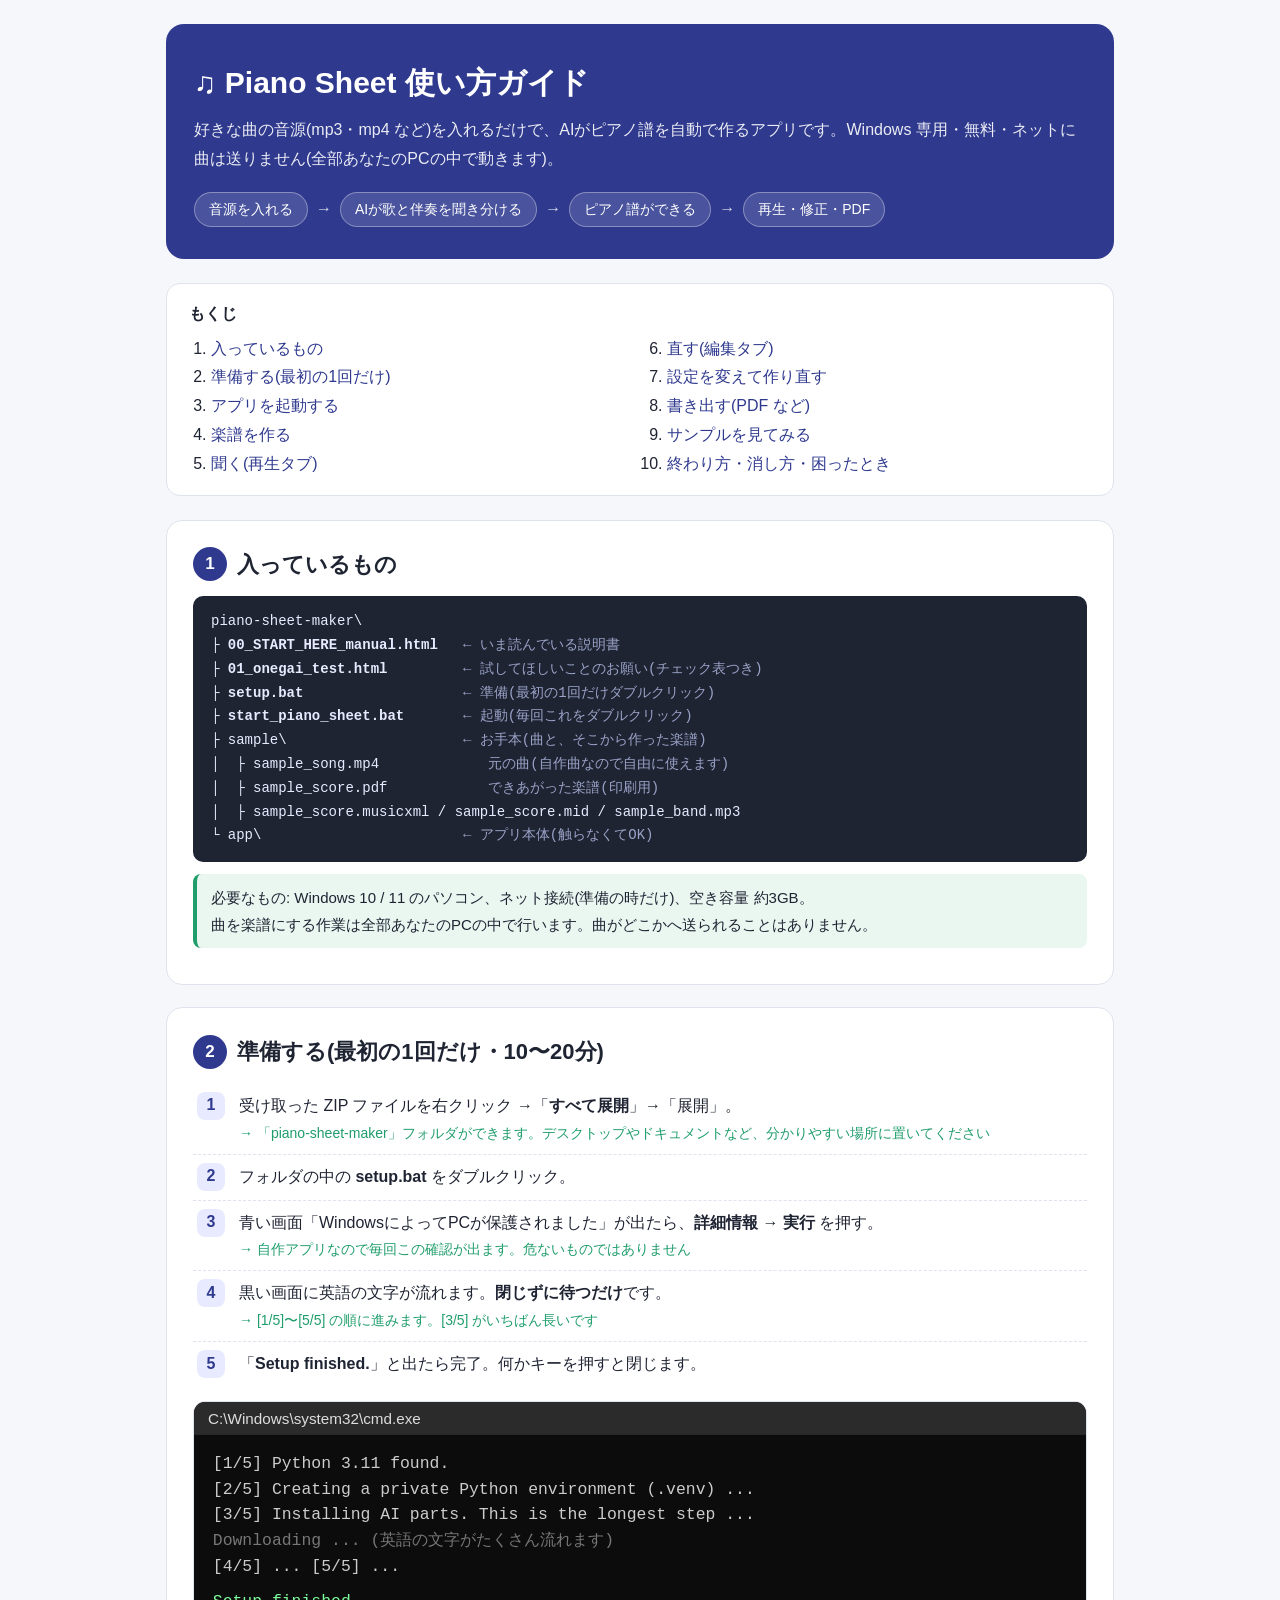
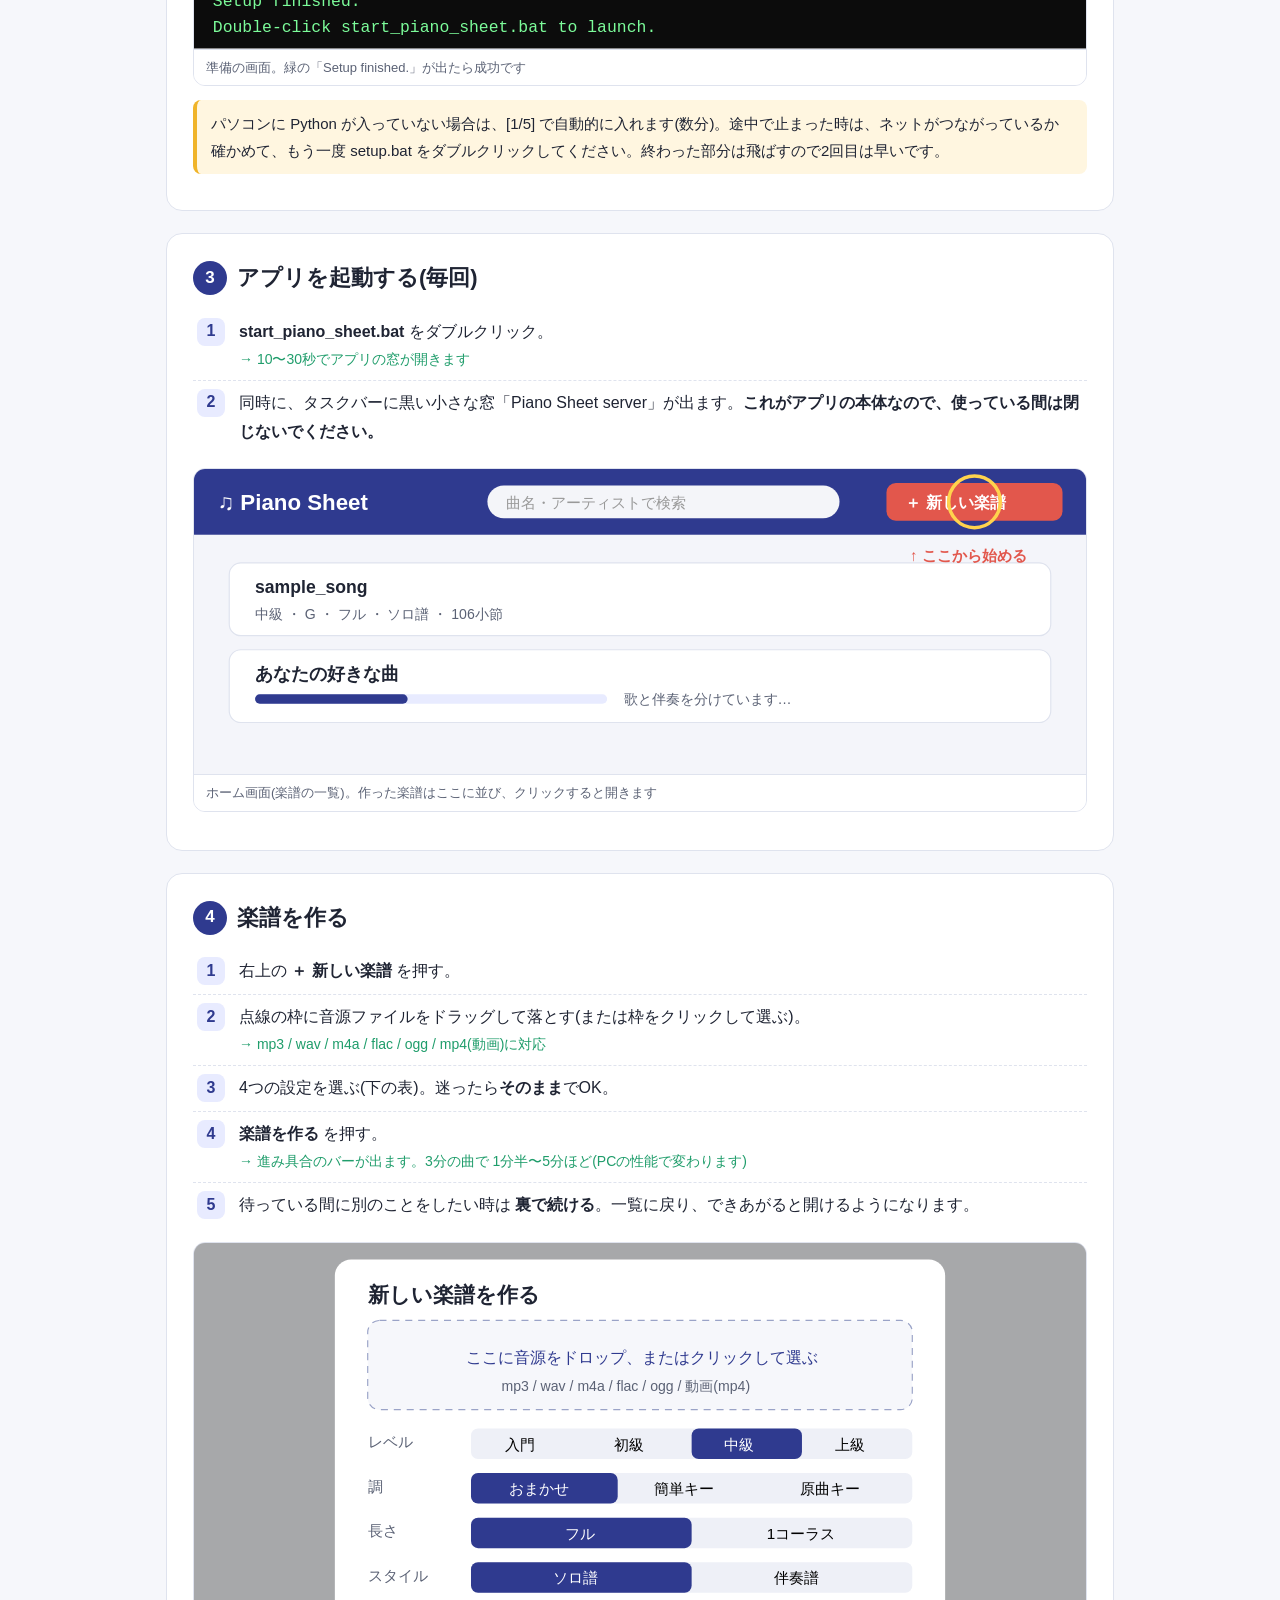
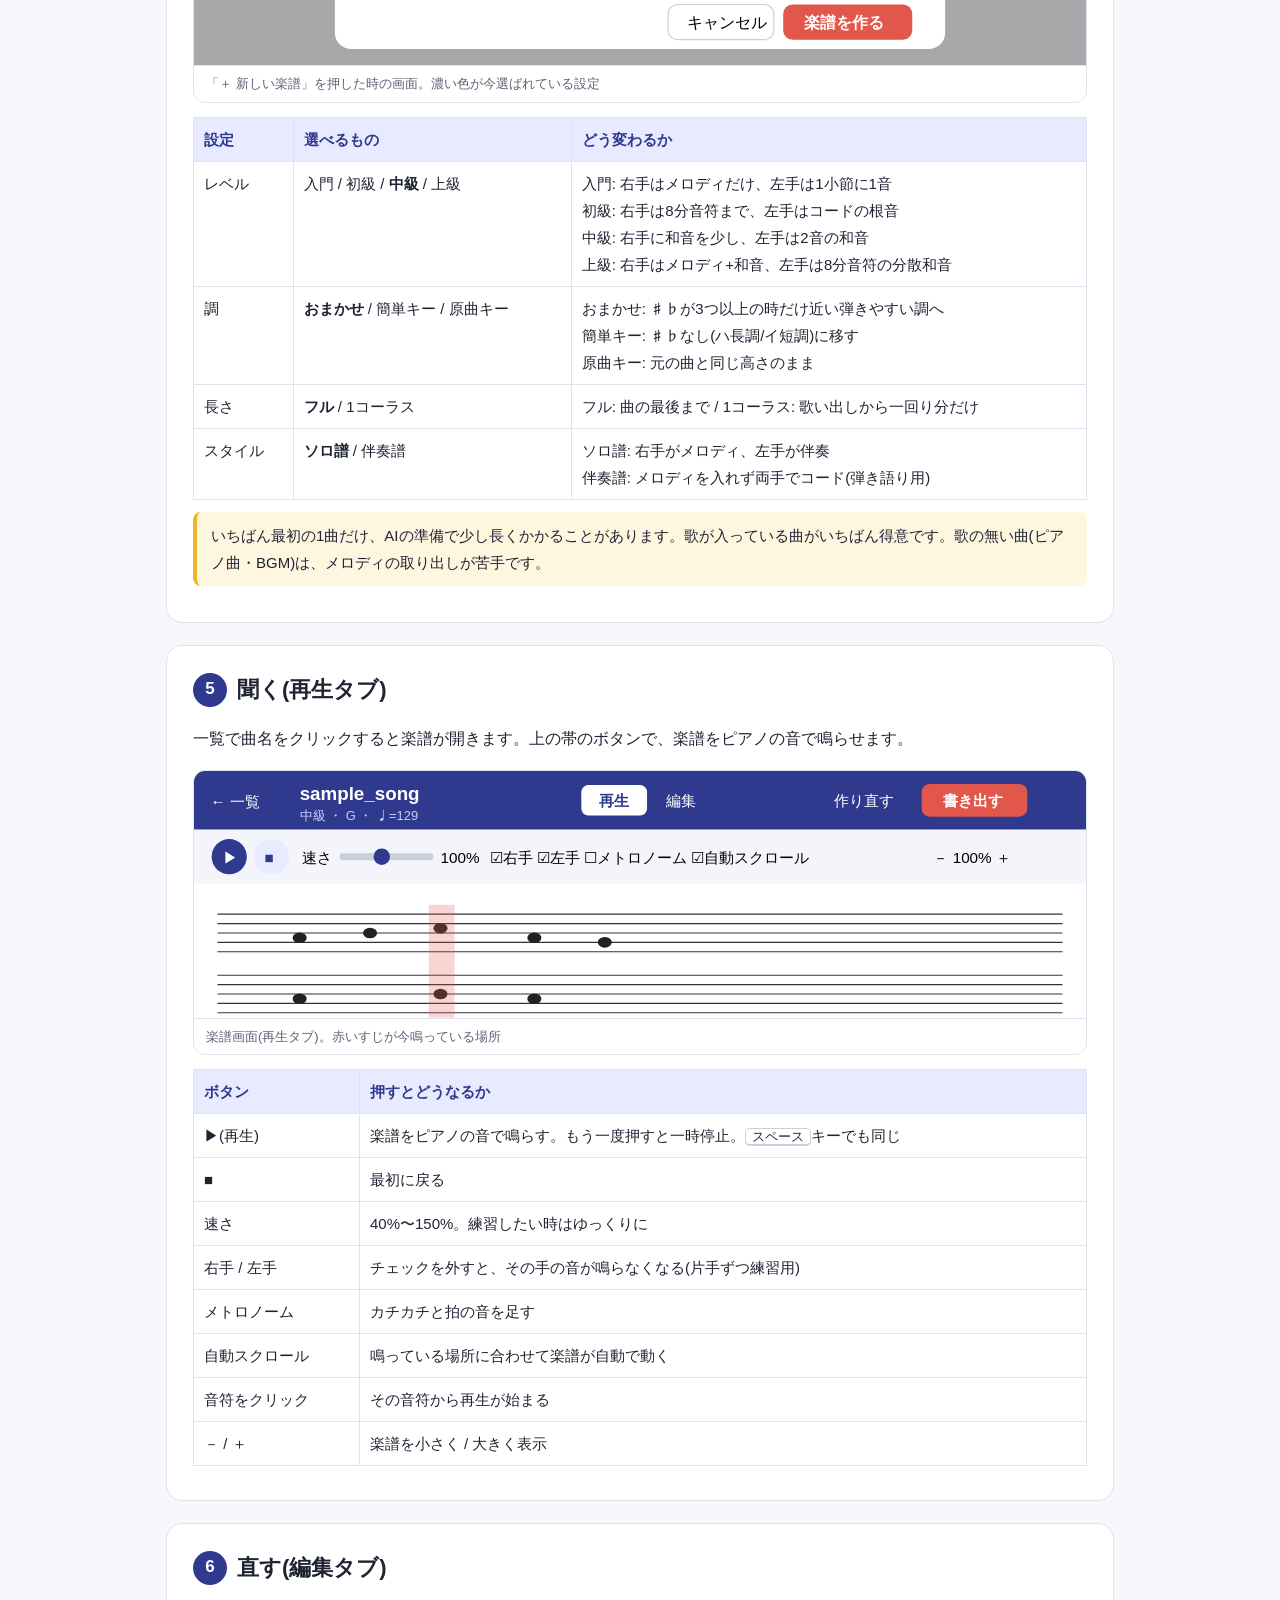
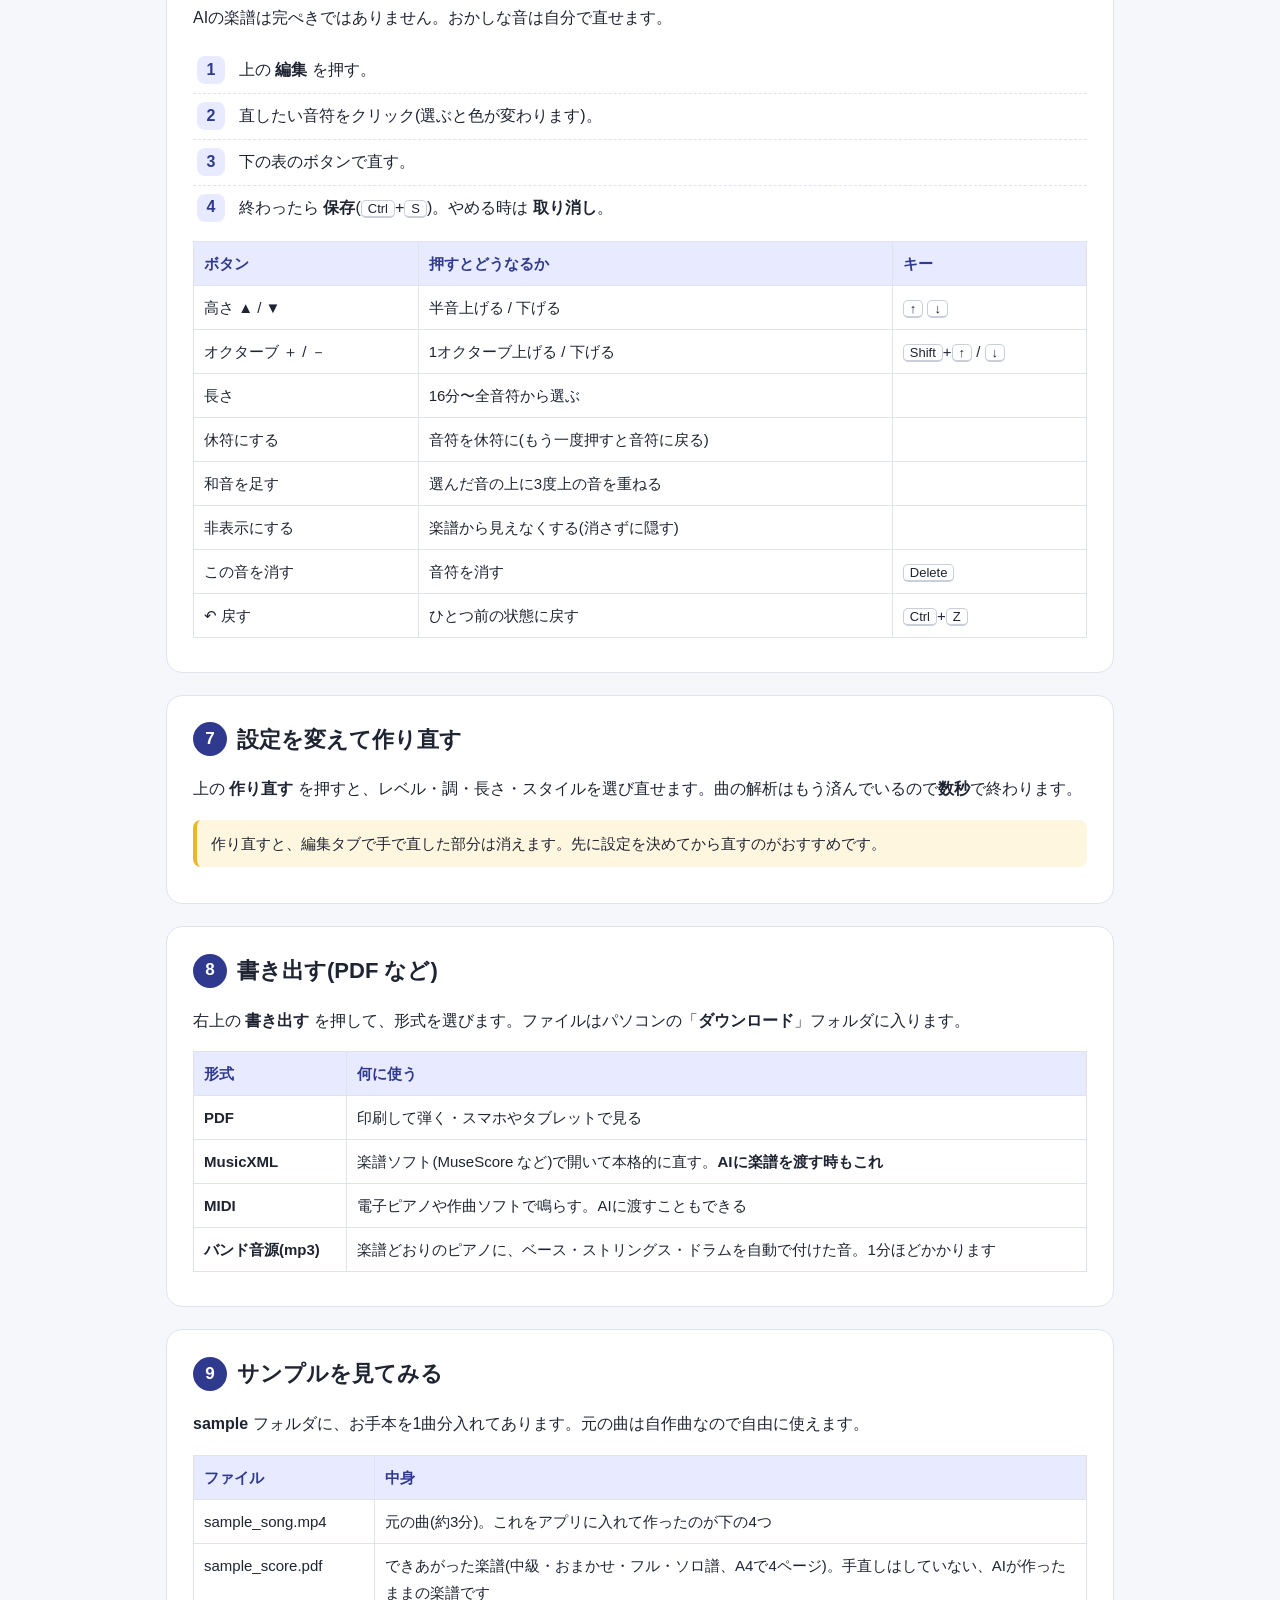
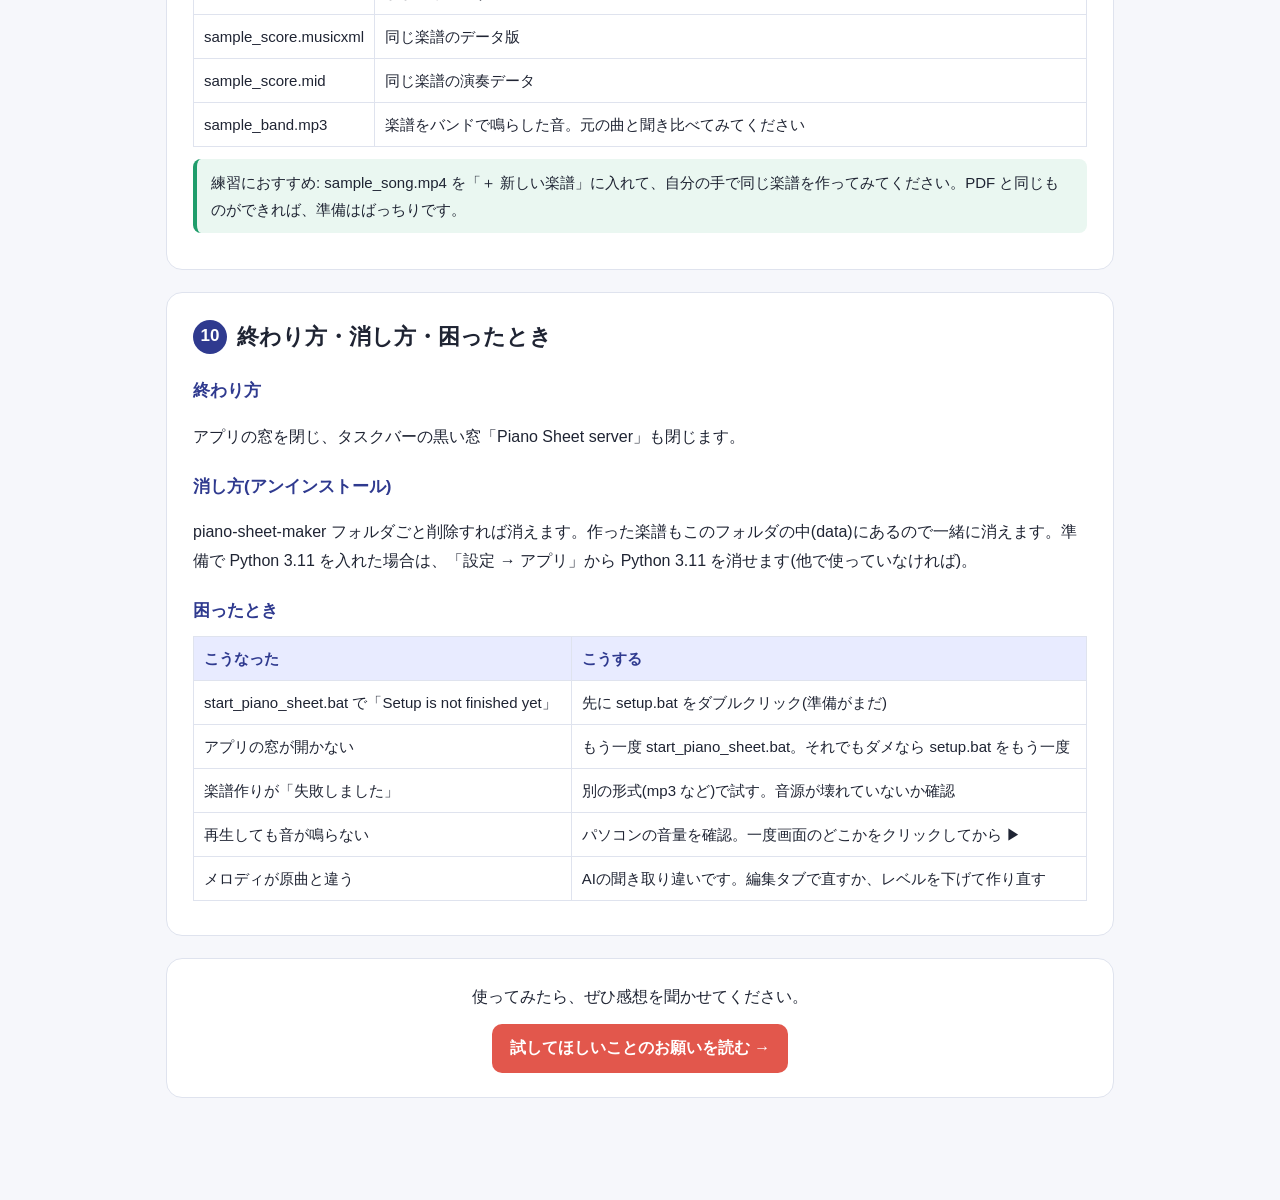
==== 00_START_HERE_manual.html @ 8d5ca70c "Piano Sheet 自作版: 配布用の初版(準備スクリプト・説明書・お試しのお願い・サンプル曲と楽譜) Co-Authored-By: Claude Opus 5.5 <noreply@anthr" ====
<!doctype html>
<html lang="ja">
<head>
<meta charset="utf-8">
<meta name="viewport" content="width=device-width, initial-scale=1">
<title>Piano Sheet 使い方ガイド</title>
<style>
:root{--ink:#1f2433;--sub:#5b6275;--line:#dfe3ee;--bg:#f6f7fb;--card:#fff;--brand:#2f3a8f;--brand2:#e8ebff;--accent:#e2574c;--ok:#1f9d6b;--warn:#fff6e0}
*{box-sizing:border-box}
body{margin:0;background:var(--bg);color:var(--ink);font-family:"Yu Gothic UI","Hiragino Sans","Meiryo",sans-serif;line-height:1.8;font-size:16px}
.wrap{max-width:980px;margin:0 auto;padding:24px 16px 80px}
header.hero{background:var(--brand);color:#fff;border-radius:18px;padding:32px 28px;margin-bottom:24px}
header.hero h1{margin:0 0 6px;font-size:30px}
header.hero p{margin:0;opacity:.9}
.flow{display:flex;gap:8px;flex-wrap:wrap;align-items:center;margin-top:18px}
.flow span{background:#fff2;border:1px solid #fff5;border-radius:999px;padding:4px 14px;font-size:14px}
.flow b{opacity:.8}
nav.toc{background:var(--card);border:1px solid var(--line);border-radius:14px;padding:16px 22px;margin-bottom:24px}
nav.toc ol{margin:6px 0 0;padding-left:22px;columns:2;column-gap:32px}
nav.toc a{color:var(--brand);text-decoration:none}
section.card{background:var(--card);border:1px solid var(--line);border-radius:16px;padding:24px 26px;margin-bottom:22px}
h2{margin:0 0 12px;font-size:22px;display:flex;align-items:center;gap:10px}
h2 .no{background:var(--brand);color:#fff;border-radius:50%;width:34px;height:34px;display:inline-flex;align-items:center;justify-content:center;font-size:17px;flex:none}
h3{font-size:17px;margin:20px 0 6px;color:var(--brand)}
.steps{counter-reset:s;list-style:none;padding:0;margin:10px 0}
.steps li{counter-increment:s;position:relative;padding:8px 0 8px 46px;border-bottom:1px dashed var(--line)}
.steps li:last-child{border-bottom:0}
.steps li::before{content:counter(s);position:absolute;left:4px;top:8px;width:28px;height:28px;border-radius:8px;background:var(--brand2);color:var(--brand);font-weight:700;display:flex;align-items:center;justify-content:center}
.res{display:block;color:var(--ok);font-size:14px}
.res::before{content:"→ "}
table{border-collapse:collapse;width:100%;margin:10px 0;font-size:15px}
th,td{border:1px solid var(--line);padding:8px 10px;text-align:left;vertical-align:top}
th{background:var(--brand2);color:var(--brand);white-space:nowrap}
.note{background:var(--warn);border-left:4px solid #f0b429;border-radius:8px;padding:10px 14px;margin:12px 0;font-size:15px}
.tip{background:#eaf7f1;border-left:4px solid var(--ok);border-radius:8px;padding:10px 14px;margin:12px 0;font-size:15px}
.mock{margin:14px 0;border:1px solid var(--line);border-radius:12px;overflow:hidden;background:#fafbff}
.mock svg{display:block;width:100%;height:auto}
.cap{font-size:13px;color:var(--sub);padding:6px 12px;border-top:1px solid var(--line);background:#fff}
kbd{background:#fff;border:1px solid #c9cedb;border-bottom-width:2px;border-radius:5px;padding:0 6px;font-size:13px;font-family:inherit}
code{background:#eef0f7;border-radius:5px;padding:1px 6px;font-size:14px}
.files{font-family:Consolas,monospace;font-size:14px;background:#1f2433;color:#e8ebff;border-radius:10px;padding:14px 18px;line-height:1.7;white-space:pre;overflow-x:auto}
.files i{color:#9aa3c7;font-style:normal}
.big-link{display:inline-block;background:var(--accent);color:#fff;text-decoration:none;border-radius:10px;padding:10px 18px;font-weight:700}
@media (max-width:640px){nav.toc ol{columns:1}header.hero h1{font-size:24px}}
</style>
</head>
<body>
<div class="wrap">

<header class="hero">
  <h1>&#9835; Piano Sheet 使い方ガイド</h1>
  <p>好きな曲の音源(mp3・mp4 など)を入れるだけで、AIがピアノ譜を自動で作るアプリです。Windows 専用・無料・ネットに曲は送りません(全部あなたのPCの中で動きます)。</p>
  <div class="flow"><span>音源を入れる</span><b>→</b><span>AIが歌と伴奏を聞き分ける</span><b>→</b><span>ピアノ譜ができる</span><b>→</b><span>再生・修正・PDF</span></div>
</header>

<nav class="toc"><b>もくじ</b>
<ol>
<li><a href="#s1">入っているもの</a></li>
<li><a href="#s2">準備する(最初の1回だけ)</a></li>
<li><a href="#s3">アプリを起動する</a></li>
<li><a href="#s4">楽譜を作る</a></li>
<li><a href="#s5">聞く(再生タブ)</a></li>
<li><a href="#s6">直す(編集タブ)</a></li>
<li><a href="#s7">設定を変えて作り直す</a></li>
<li><a href="#s8">書き出す(PDF など)</a></li>
<li><a href="#s9">サンプルを見てみる</a></li>
<li><a href="#s10">終わり方・消し方・困ったとき</a></li>
</ol></nav>
<section class="card" id="s1">
<h2><span class="no">1</span>入っているもの</h2>
<div class="files">piano-sheet-maker\
├ <b>00_START_HERE_manual.html</b>   <i>← いま読んでいる説明書</i>
├ <b>01_onegai_test.html</b>         <i>← 試してほしいことのお願い(チェック表つき)</i>
├ <b>setup.bat</b>                   <i>← 準備(最初の1回だけダブルクリック)</i>
├ <b>start_piano_sheet.bat</b>       <i>← 起動(毎回これをダブルクリック)</i>
├ sample\                     <i>← お手本(曲と、そこから作った楽譜)</i>
│  ├ sample_song.mp4          <i>   元の曲(自作曲なので自由に使えます)</i>
│  ├ sample_score.pdf         <i>   できあがった楽譜(印刷用)</i>
│  ├ sample_score.musicxml / sample_score.mid / sample_band.mp3
└ app\                        <i>← アプリ本体(触らなくてOK)</i></div>
<div class="tip">必要なもの: Windows 10 / 11 のパソコン、ネット接続(準備の時だけ)、空き容量 約3GB。<br>曲を楽譜にする作業は全部あなたのPCの中で行います。曲がどこかへ送られることはありません。</div>
</section>

<section class="card" id="s2">
<h2><span class="no">2</span>準備する(最初の1回だけ・10〜20分)</h2>
<ol class="steps">
<li>受け取った ZIP ファイルを右クリック →「<b>すべて展開</b>」→「展開」。<span class="res">「piano-sheet-maker」フォルダができます。デスクトップやドキュメントなど、分かりやすい場所に置いてください</span></li>
<li>フォルダの中の <b>setup.bat</b> をダブルクリック。</li>
<li>青い画面「WindowsによってPCが保護されました」が出たら、<b>詳細情報</b> → <b>実行</b> を押す。<span class="res">自作アプリなので毎回この確認が出ます。危ないものではありません</span></li>
<li>黒い画面に英語の文字が流れます。<b>閉じずに待つだけ</b>です。<span class="res">[1/5]〜[5/5] の順に進みます。[3/5] がいちばん長いです</span></li>
<li>「<b>Setup finished.</b>」と出たら完了。何かキーを押すと閉じます。</li>
</ol>
<div class="mock"><svg viewBox="0 0 760 210" xmlns="http://www.w3.org/2000/svg" font-family="Consolas,monospace" font-size="14">
<rect width="760" height="210" fill="#0c0c0c"/><rect width="760" height="28" fill="#2b2b2b"/>
<text x="12" y="19" fill="#ddd" font-family="Yu Gothic UI,sans-serif" font-size="13">C:\Windows\system32\cmd.exe</text>
<text x="16" y="56" fill="#ccc">[1/5] Python 3.11 found.</text>
<text x="16" y="78" fill="#ccc">[2/5] Creating a private Python environment (.venv) ...</text>
<text x="16" y="100" fill="#ccc">[3/5] Installing AI parts. This is the longest step ...</text>
<text x="16" y="122" fill="#777">  Downloading ... (英語の文字がたくさん流れます)</text>
<text x="16" y="144" fill="#ccc">[4/5] ...   [5/5] ...</text>
<text x="16" y="174" fill="#7CFC9A">Setup finished.</text>
<text x="16" y="196" fill="#7CFC9A">Double-click start_piano_sheet.bat to launch.</text>
</svg><div class="cap">準備の画面。緑の「Setup finished.」が出たら成功です</div></div>
<div class="note">パソコンに Python が入っていない場合は、[1/5] で自動的に入れます(数分)。途中で止まった時は、ネットがつながっているか確かめて、もう一度 setup.bat をダブルクリックしてください。終わった部分は飛ばすので2回目は早いです。</div>
</section>

<section class="card" id="s3">
<h2><span class="no">3</span>アプリを起動する(毎回)</h2>
<ol class="steps">
<li><b>start_piano_sheet.bat</b> をダブルクリック。<span class="res">10〜30秒でアプリの窓が開きます</span></li>
<li>同時に、タスクバーに黒い小さな窓「Piano Sheet server」が出ます。<b>これがアプリの本体なので、使っている間は閉じないでください。</b></li>
</ol>
<div class="mock"><svg viewBox="0 0 760 260" xmlns="http://www.w3.org/2000/svg" font-family="Yu Gothic UI,Meiryo,sans-serif">
<rect width="760" height="260" fill="#f4f5fa"/>
<rect width="760" height="56" fill="#2f3a8f"/>
<text x="20" y="35" fill="#fff" font-size="19" font-weight="700">&#9835; Piano Sheet</text>
<rect x="250" y="14" width="300" height="28" rx="14" fill="#fff" opacity=".95"/><text x="266" y="33" fill="#999" font-size="13">曲名・アーティストで検索</text>
<rect x="590" y="12" width="150" height="32" rx="8" fill="#e2574c"/><text x="606" y="33" fill="#fff" font-size="14" font-weight="700">＋ 新しい楽譜</text>
<rect x="30" y="80" width="700" height="62" rx="10" fill="#fff" stroke="#dfe3ee"/>
<text x="52" y="106" font-size="15" font-weight="700" fill="#1f2433">sample_song</text>
<text x="52" y="128" font-size="12" fill="#5b6275">中級 ・ G ・ フル ・ ソロ譜 ・ 106小節</text>
<rect x="30" y="154" width="700" height="62" rx="10" fill="#fff" stroke="#dfe3ee"/>
<text x="52" y="180" font-size="15" font-weight="700" fill="#1f2433">あなたの好きな曲</text>
<rect x="52" y="192" width="300" height="8" rx="4" fill="#e8ebff"/><rect x="52" y="192" width="130" height="8" rx="4" fill="#2f3a8f"/>
<text x="366" y="200" font-size="12" fill="#5b6275">歌と伴奏を分けています…</text>
<circle cx="665" cy="28" r="22" fill="none" stroke="#ffd34d" stroke-width="3"/><text x="610" y="78" font-size="13" fill="#e2574c" font-weight="700">↑ ここから始める</text>
</svg><div class="cap">ホーム画面(楽譜の一覧)。作った楽譜はここに並び、クリックすると開きます</div></div>
</section>

<section class="card" id="s4">
<h2><span class="no">4</span>楽譜を作る</h2>
<ol class="steps">
<li>右上の <b>＋ 新しい楽譜</b> を押す。</li>
<li>点線の枠に音源ファイルをドラッグして落とす(または枠をクリックして選ぶ)。<span class="res">mp3 / wav / m4a / flac / ogg / mp4(動画)に対応</span></li>
<li>4つの設定を選ぶ(下の表)。迷ったら<b>そのまま</b>でOK。</li>
<li><b>楽譜を作る</b> を押す。<span class="res">進み具合のバーが出ます。3分の曲で 1分半〜5分ほど(PCの性能で変わります)</span></li>
<li>待っている間に別のことをしたい時は <b>裏で続ける</b>。一覧に戻り、できあがると開けるようになります。</li>
</ol>
<div class="mock"><svg viewBox="0 0 760 360" xmlns="http://www.w3.org/2000/svg" font-family="Yu Gothic UI,Meiryo,sans-serif" font-size="14">
<rect width="760" height="360" fill="#00000055"/>
<rect x="120" y="14" width="520" height="332" rx="14" fill="#fff"/>
<text x="148" y="50" font-size="18" font-weight="700" fill="#1f2433">新しい楽譜を作る</text>
<rect x="148" y="66" width="464" height="76" rx="10" fill="#f6f7fb" stroke="#9aa3c7" stroke-dasharray="6 5"/>
<text x="232" y="102" fill="#2f3a8f">ここに音源をドロップ、またはクリックして選ぶ</text>
<text x="262" y="126" fill="#5b6275" font-size="12">mp3 / wav / m4a / flac / ogg / 動画(mp4)</text>
<g font-size="13"><text x="148" y="174" fill="#5b6275">レベル</text>
<rect x="236" y="158" width="376" height="26" rx="6" fill="#eef0f7"/><rect x="424" y="158" width="94" height="26" rx="6" fill="#2f3a8f"/>
<text x="265" y="176">入門</text><text x="358" y="176">初級</text><text x="452" y="176" fill="#fff">中級</text><text x="546" y="176">上級</text>
<text x="148" y="212" fill="#5b6275">調</text>
<rect x="236" y="196" width="376" height="26" rx="6" fill="#eef0f7"/><rect x="236" y="196" width="125" height="26" rx="6" fill="#2f3a8f"/>
<text x="268" y="214" fill="#fff">おまかせ</text><text x="392" y="214">簡単キー</text><text x="516" y="214">原曲キー</text>
<text x="148" y="250" fill="#5b6275">長さ</text>
<rect x="236" y="234" width="376" height="26" rx="6" fill="#eef0f7"/><rect x="236" y="234" width="188" height="26" rx="6" fill="#2f3a8f"/>
<text x="316" y="252" fill="#fff">フル</text><text x="488" y="252">1コーラス</text>
<text x="148" y="288" fill="#5b6275">スタイル</text>
<rect x="236" y="272" width="376" height="26" rx="6" fill="#eef0f7"/><rect x="236" y="272" width="188" height="26" rx="6" fill="#2f3a8f"/>
<text x="306" y="290" fill="#fff">ソロ譜</text><text x="494" y="290">伴奏譜</text></g>
<rect x="404" y="308" width="90" height="30" rx="8" fill="#fff" stroke="#c9cedb"/><text x="420" y="328">キャンセル</text>
<rect x="502" y="308" width="110" height="30" rx="8" fill="#e2574c"/><text x="520" y="328" fill="#fff" font-weight="700">楽譜を作る</text>
</svg><div class="cap">「＋ 新しい楽譜」を押した時の画面。濃い色が今選ばれている設定</div></div>
<table>
<tr><th>設定</th><th>選べるもの</th><th>どう変わるか</th></tr>
<tr><td>レベル</td><td>入門 / 初級 / <b>中級</b> / 上級</td><td>入門: 右手はメロディだけ、左手は1小節に1音<br>初級: 右手は8分音符まで、左手はコードの根音<br>中級: 右手に和音を少し、左手は2音の和音<br>上級: 右手はメロディ+和音、左手は8分音符の分散和音</td></tr>
<tr><td>調</td><td><b>おまかせ</b> / 簡単キー / 原曲キー</td><td>おまかせ: ♯♭が3つ以上の時だけ近い弾きやすい調へ<br>簡単キー: ♯♭なし(ハ長調/イ短調)に移す<br>原曲キー: 元の曲と同じ高さのまま</td></tr>
<tr><td>長さ</td><td><b>フル</b> / 1コーラス</td><td>フル: 曲の最後まで / 1コーラス: 歌い出しから一回り分だけ</td></tr>
<tr><td>スタイル</td><td><b>ソロ譜</b> / 伴奏譜</td><td>ソロ譜: 右手がメロディ、左手が伴奏<br>伴奏譜: メロディを入れず両手でコード(弾き語り用)</td></tr>
</table>
<div class="note">いちばん最初の1曲だけ、AIの準備で少し長くかかることがあります。歌が入っている曲がいちばん得意です。歌の無い曲(ピアノ曲・BGM)は、メロディの取り出しが苦手です。</div>
</section>

<section class="card" id="s5">
<h2><span class="no">5</span>聞く(再生タブ)</h2>
<p>一覧で曲名をクリックすると楽譜が開きます。上の帯のボタンで、楽譜をピアノの音で鳴らせます。</p>
<div class="mock"><svg viewBox="0 0 760 210" xmlns="http://www.w3.org/2000/svg" font-family="Yu Gothic UI,Meiryo,sans-serif" font-size="13">
<rect width="760" height="210" fill="#fff"/>
<rect width="760" height="50" fill="#2f3a8f"/>
<text x="14" y="31" fill="#fff">← 一覧</text><text x="90" y="25" fill="#fff" font-size="16" font-weight="700">sample_song</text><text x="90" y="42" fill="#c8cdf5" font-size="11">中級 ・ G ・ ♩=129</text>
<rect x="330" y="12" width="56" height="26" rx="6" fill="#fff"/><text x="345" y="30" fill="#2f3a8f" font-weight="700">再生</text><text x="402" y="30" fill="#fff">編集</text>
<text x="545" y="30" fill="#fff">作り直す</text><rect x="620" y="11" width="90" height="28" rx="7" fill="#e2574c"/><text x="638" y="30" fill="#fff" font-weight="700">書き出す</text>
<rect y="50" width="760" height="46" fill="#f4f5fa"/>
<circle cx="30" cy="73" r="15" fill="#2f3a8f"/><text x="25" y="78" fill="#fff">▶</text>
<circle cx="66" cy="73" r="15" fill="#e8ebff"/><text x="60" y="78" fill="#2f3a8f">■</text>
<text x="92" y="78">速さ</text><rect x="124" y="70" width="80" height="6" rx="3" fill="#c9cedb"/><circle cx="160" cy="73" r="7" fill="#2f3a8f"/><text x="210" y="78">100%</text>
<text x="252" y="78">☑右手 ☑左手 ☐メトロノーム ☑自動スクロール</text>
<text x="630" y="78">－ 100% ＋</text>
<g stroke="#333" stroke-width="1"><line x1="20" y1="122" x2="740" y2="122"/><line x1="20" y1="130" x2="740" y2="130"/><line x1="20" y1="138" x2="740" y2="138"/><line x1="20" y1="146" x2="740" y2="146"/><line x1="20" y1="154" x2="740" y2="154"/>
<line x1="20" y1="174" x2="740" y2="174"/><line x1="20" y1="182" x2="740" y2="182"/><line x1="20" y1="190" x2="740" y2="190"/><line x1="20" y1="198" x2="740" y2="198"/><line x1="20" y1="206" x2="740" y2="206"/></g>
<g fill="#222"><ellipse cx="90" cy="142" rx="6" ry="4.5"/><ellipse cx="150" cy="138" rx="6" ry="4.5"/><ellipse cx="210" cy="134" rx="6" ry="4.5"/><ellipse cx="290" cy="142" rx="6" ry="4.5"/><ellipse cx="350" cy="146" rx="6" ry="4.5"/><ellipse cx="90" cy="194" rx="6" ry="4.5"/><ellipse cx="210" cy="190" rx="6" ry="4.5"/><ellipse cx="290" cy="194" rx="6" ry="4.5"/></g>
<rect x="200" y="114" width="22" height="96" fill="#e2574c" opacity=".25"/>
</svg><div class="cap">楽譜画面(再生タブ)。赤いすじが今鳴っている場所</div></div>
<table>
<tr><th>ボタン</th><th>押すとどうなるか</th></tr>
<tr><td>▶(再生)</td><td>楽譜をピアノの音で鳴らす。もう一度押すと一時停止。<kbd>スペース</kbd>キーでも同じ</td></tr>
<tr><td>■</td><td>最初に戻る</td></tr>
<tr><td>速さ</td><td>40%〜150%。練習したい時はゆっくりに</td></tr>
<tr><td>右手 / 左手</td><td>チェックを外すと、その手の音が鳴らなくなる(片手ずつ練習用)</td></tr>
<tr><td>メトロノーム</td><td>カチカチと拍の音を足す</td></tr>
<tr><td>自動スクロール</td><td>鳴っている場所に合わせて楽譜が自動で動く</td></tr>
<tr><td>音符をクリック</td><td>その音符から再生が始まる</td></tr>
<tr><td>－ / ＋</td><td>楽譜を小さく / 大きく表示</td></tr>
</table>
</section>

<section class="card" id="s6">
<h2><span class="no">6</span>直す(編集タブ)</h2>
<p>AIの楽譜は完ぺきではありません。おかしな音は自分で直せます。</p>
<ol class="steps">
<li>上の <b>編集</b> を押す。</li>
<li>直したい音符をクリック(選ぶと色が変わります)。</li>
<li>下の表のボタンで直す。</li>
<li>終わったら <b>保存</b>(<kbd>Ctrl</kbd>+<kbd>S</kbd>)。やめる時は <b>取り消し</b>。</li>
</ol>
<table>
<tr><th>ボタン</th><th>押すとどうなるか</th><th>キー</th></tr>
<tr><td>高さ ▲ / ▼</td><td>半音上げる / 下げる</td><td><kbd>↑</kbd> <kbd>↓</kbd></td></tr>
<tr><td>オクターブ ＋ / －</td><td>1オクターブ上げる / 下げる</td><td><kbd>Shift</kbd>+<kbd>↑</kbd> / <kbd>↓</kbd></td></tr>
<tr><td>長さ</td><td>16分〜全音符から選ぶ</td><td></td></tr>
<tr><td>休符にする</td><td>音符を休符に(もう一度押すと音符に戻る)</td><td></td></tr>
<tr><td>和音を足す</td><td>選んだ音の上に3度上の音を重ねる</td><td></td></tr>
<tr><td>非表示にする</td><td>楽譜から見えなくする(消さずに隠す)</td><td></td></tr>
<tr><td>この音を消す</td><td>音符を消す</td><td><kbd>Delete</kbd></td></tr>
<tr><td>↶ 戻す</td><td>ひとつ前の状態に戻す</td><td><kbd>Ctrl</kbd>+<kbd>Z</kbd></td></tr>
</table>
</section>

<section class="card" id="s7">
<h2><span class="no">7</span>設定を変えて作り直す</h2>
<p>上の <b>作り直す</b> を押すと、レベル・調・長さ・スタイルを選び直せます。曲の解析はもう済んでいるので<b>数秒</b>で終わります。</p>
<div class="note">作り直すと、編集タブで手で直した部分は消えます。先に設定を決めてから直すのがおすすめです。</div>
</section>

<section class="card" id="s8">
<h2><span class="no">8</span>書き出す(PDF など)</h2>
<p>右上の <b>書き出す</b> を押して、形式を選びます。ファイルはパソコンの「<b>ダウンロード</b>」フォルダに入ります。</p>
<table>
<tr><th>形式</th><th>何に使う</th></tr>
<tr><td><b>PDF</b></td><td>印刷して弾く・スマホやタブレットで見る</td></tr>
<tr><td><b>MusicXML</b></td><td>楽譜ソフト(MuseScore など)で開いて本格的に直す。<b>AIに楽譜を渡す時もこれ</b></td></tr>
<tr><td><b>MIDI</b></td><td>電子ピアノや作曲ソフトで鳴らす。AIに渡すこともできる</td></tr>
<tr><td><b>バンド音源(mp3)</b></td><td>楽譜どおりのピアノに、ベース・ストリングス・ドラムを自動で付けた音。1分ほどかかります</td></tr>
</table>
</section>

<section class="card" id="s9">
<h2><span class="no">9</span>サンプルを見てみる</h2>
<p><b>sample</b> フォルダに、お手本を1曲分入れてあります。元の曲は自作曲なので自由に使えます。</p>
<table>
<tr><th>ファイル</th><th>中身</th></tr>
<tr><td>sample_song.mp4</td><td>元の曲(約3分)。これをアプリに入れて作ったのが下の4つ</td></tr>
<tr><td>sample_score.pdf</td><td>できあがった楽譜(中級・おまかせ・フル・ソロ譜、A4で4ページ)。手直しはしていない、AIが作ったままの楽譜です</td></tr>
<tr><td>sample_score.musicxml</td><td>同じ楽譜のデータ版</td></tr>
<tr><td>sample_score.mid</td><td>同じ楽譜の演奏データ</td></tr>
<tr><td>sample_band.mp3</td><td>楽譜をバンドで鳴らした音。元の曲と聞き比べてみてください</td></tr>
</table>
<div class="tip">練習におすすめ: sample_song.mp4 を「＋ 新しい楽譜」に入れて、自分の手で同じ楽譜を作ってみてください。PDF と同じものができれば、準備はばっちりです。</div>
</section>

<section class="card" id="s10">
<h2><span class="no">10</span>終わり方・消し方・困ったとき</h2>
<h3>終わり方</h3>
<p>アプリの窓を閉じ、タスクバーの黒い窓「Piano Sheet server」も閉じます。</p>
<h3>消し方(アンインストール)</h3>
<p>piano-sheet-maker フォルダごと削除すれば消えます。作った楽譜もこのフォルダの中(data)にあるので一緒に消えます。準備で Python 3.11 を入れた場合は、「設定 → アプリ」から Python 3.11 を消せます(他で使っていなければ)。</p>
<h3>困ったとき</h3>
<table>
<tr><th>こうなった</th><th>こうする</th></tr>
<tr><td>start_piano_sheet.bat で「Setup is not finished yet」</td><td>先に setup.bat をダブルクリック(準備がまだ)</td></tr>
<tr><td>アプリの窓が開かない</td><td>もう一度 start_piano_sheet.bat。それでもダメなら setup.bat をもう一度</td></tr>
<tr><td>楽譜作りが「失敗しました」</td><td>別の形式(mp3 など)で試す。音源が壊れていないか確認</td></tr>
<tr><td>再生しても音が鳴らない</td><td>パソコンの音量を確認。一度画面のどこかをクリックしてから ▶</td></tr>
<tr><td>メロディが原曲と違う</td><td>AIの聞き取り違いです。編集タブで直すか、レベルを下げて作り直す</td></tr>
</table>
</section>

<section class="card" style="text-align:center">
<p style="margin:0 0 12px">使ってみたら、ぜひ感想を聞かせてください。</p>
<a class="big-link" href="01_onegai_test.html">試してほしいことのお願いを読む →</a>
</section>
</div>
</body>
</html>
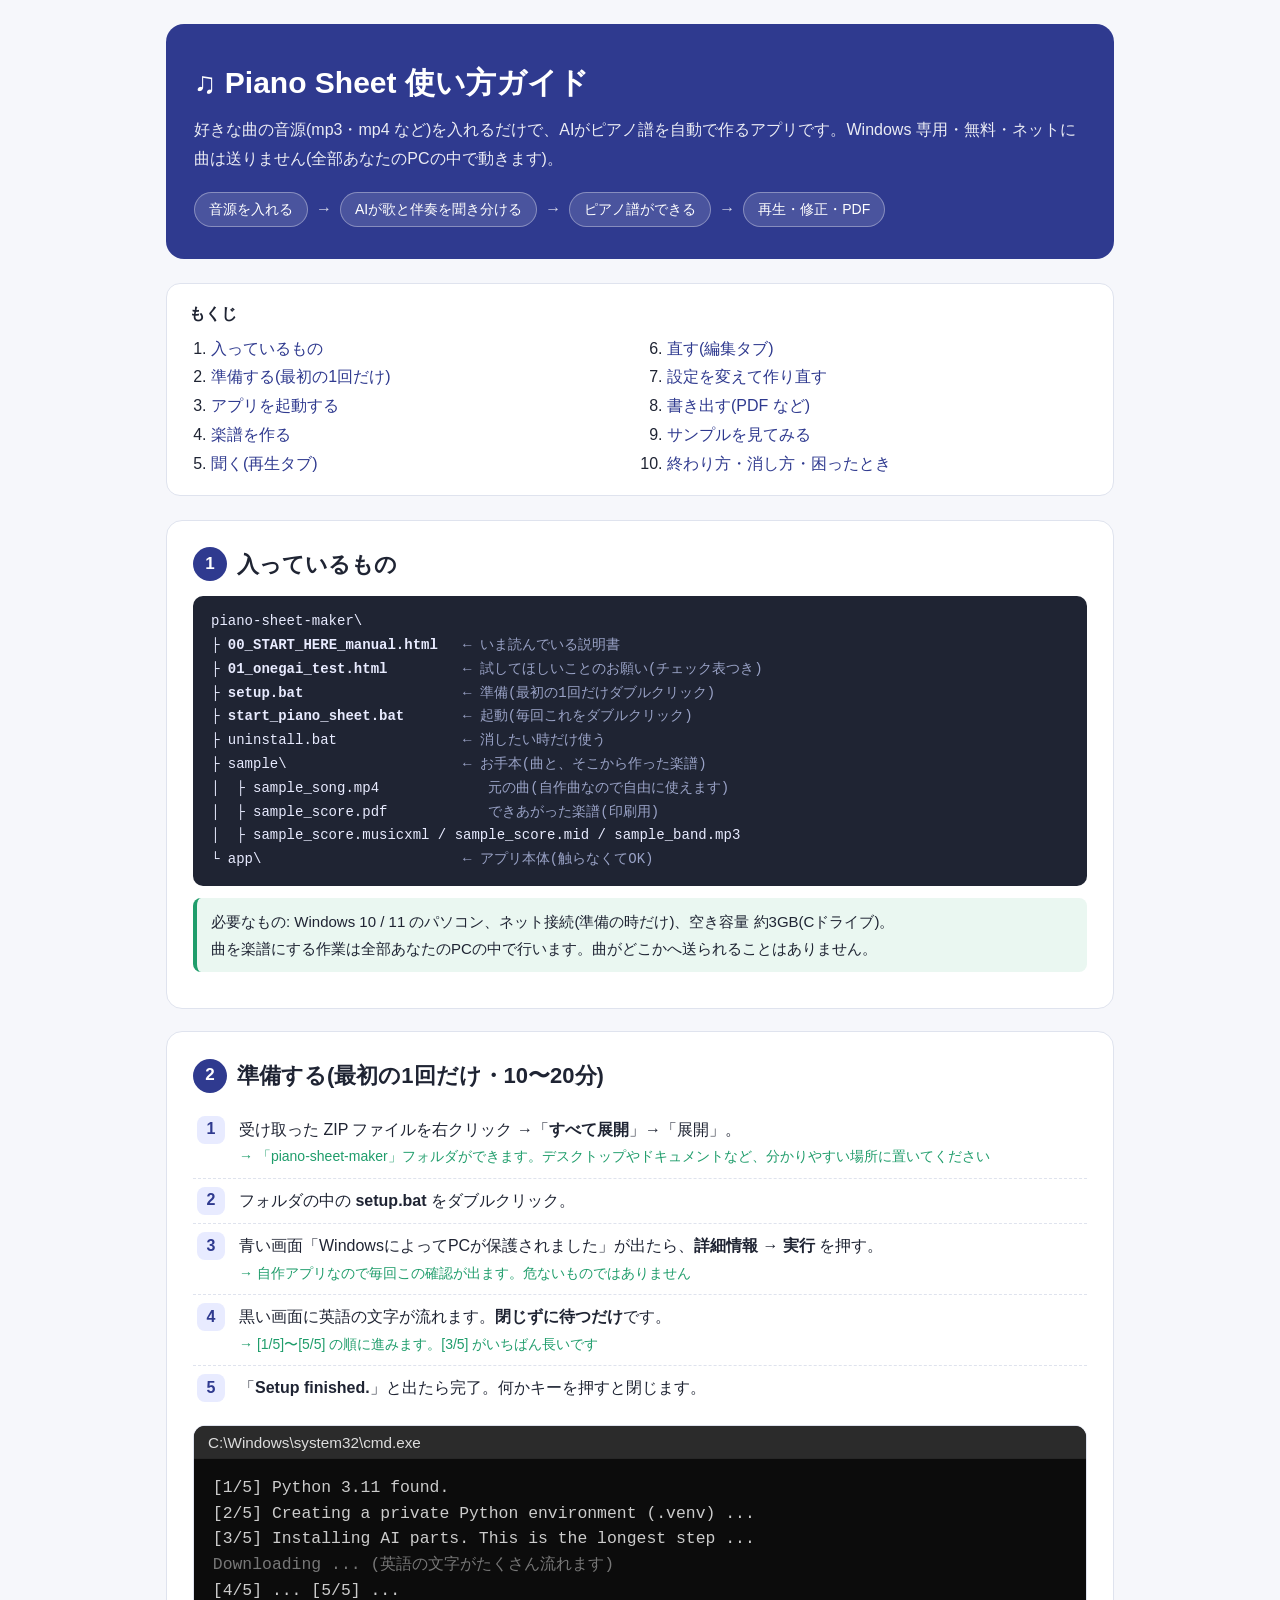
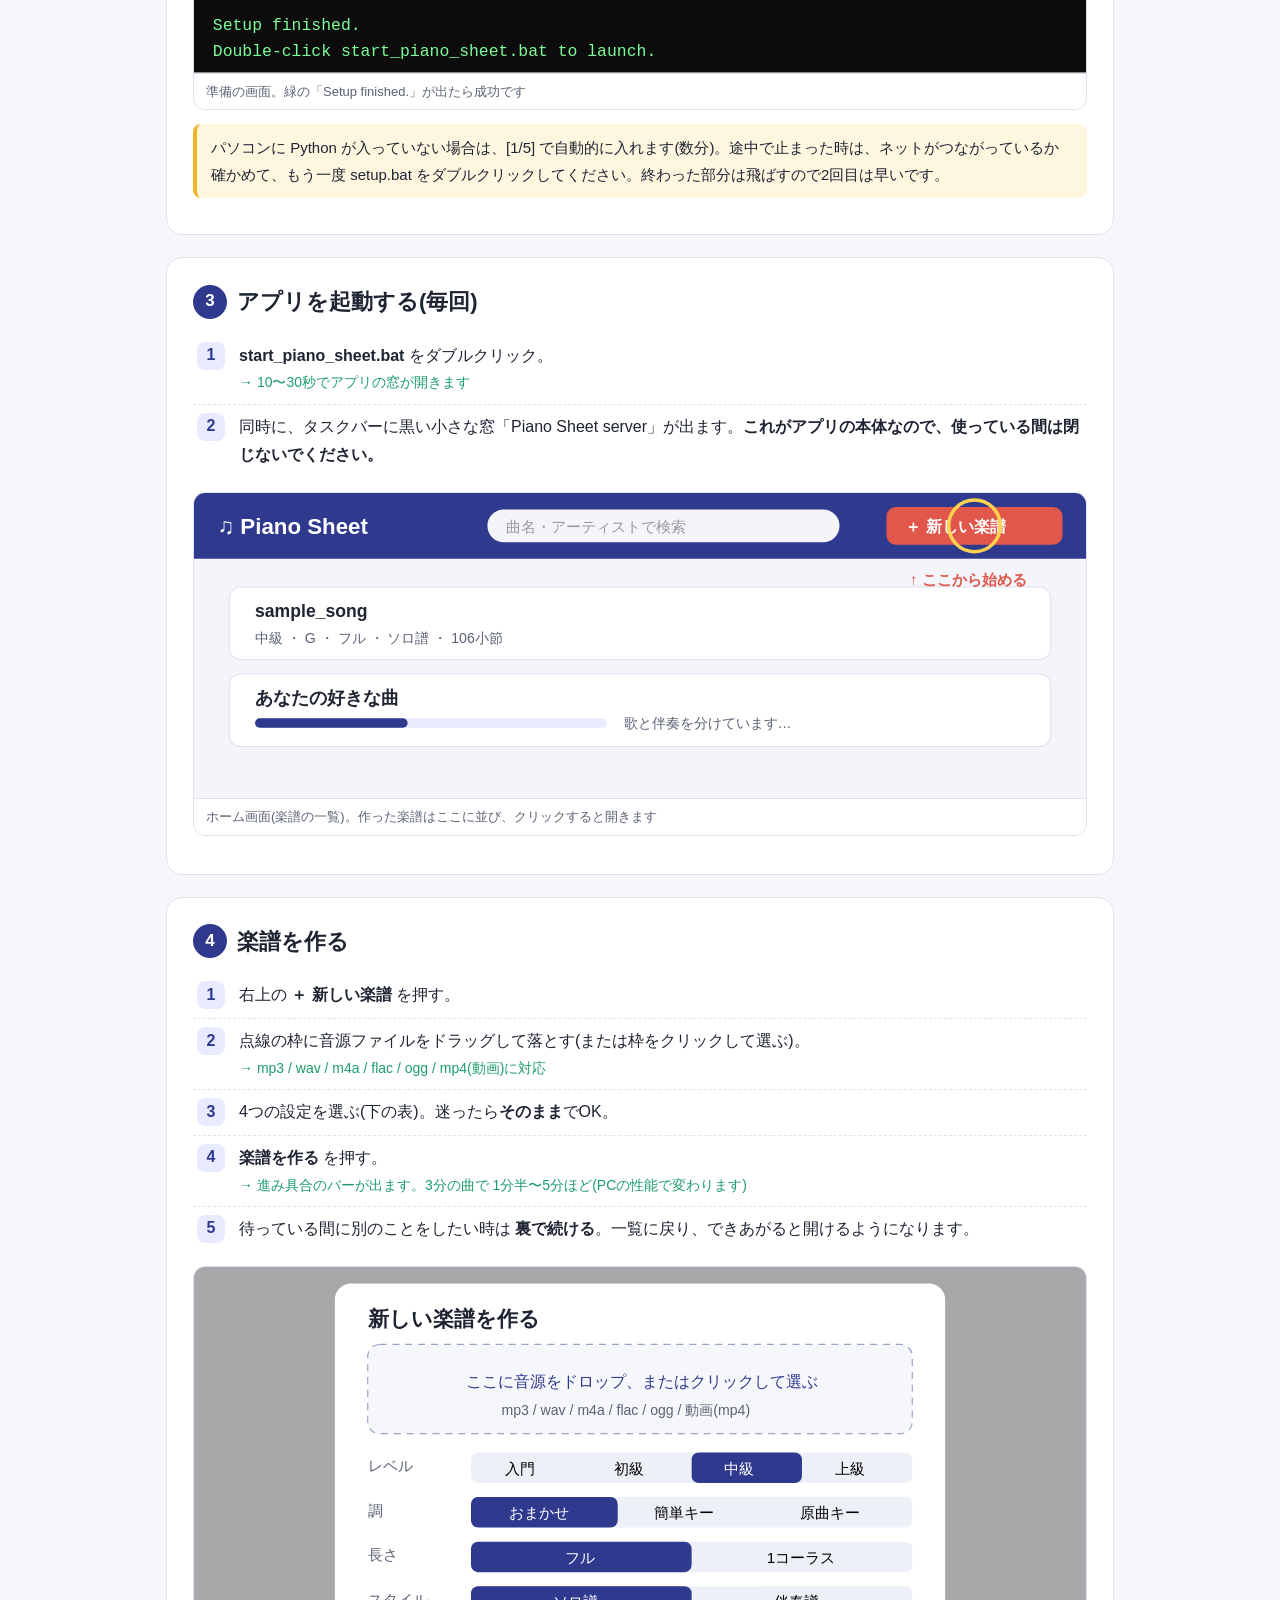
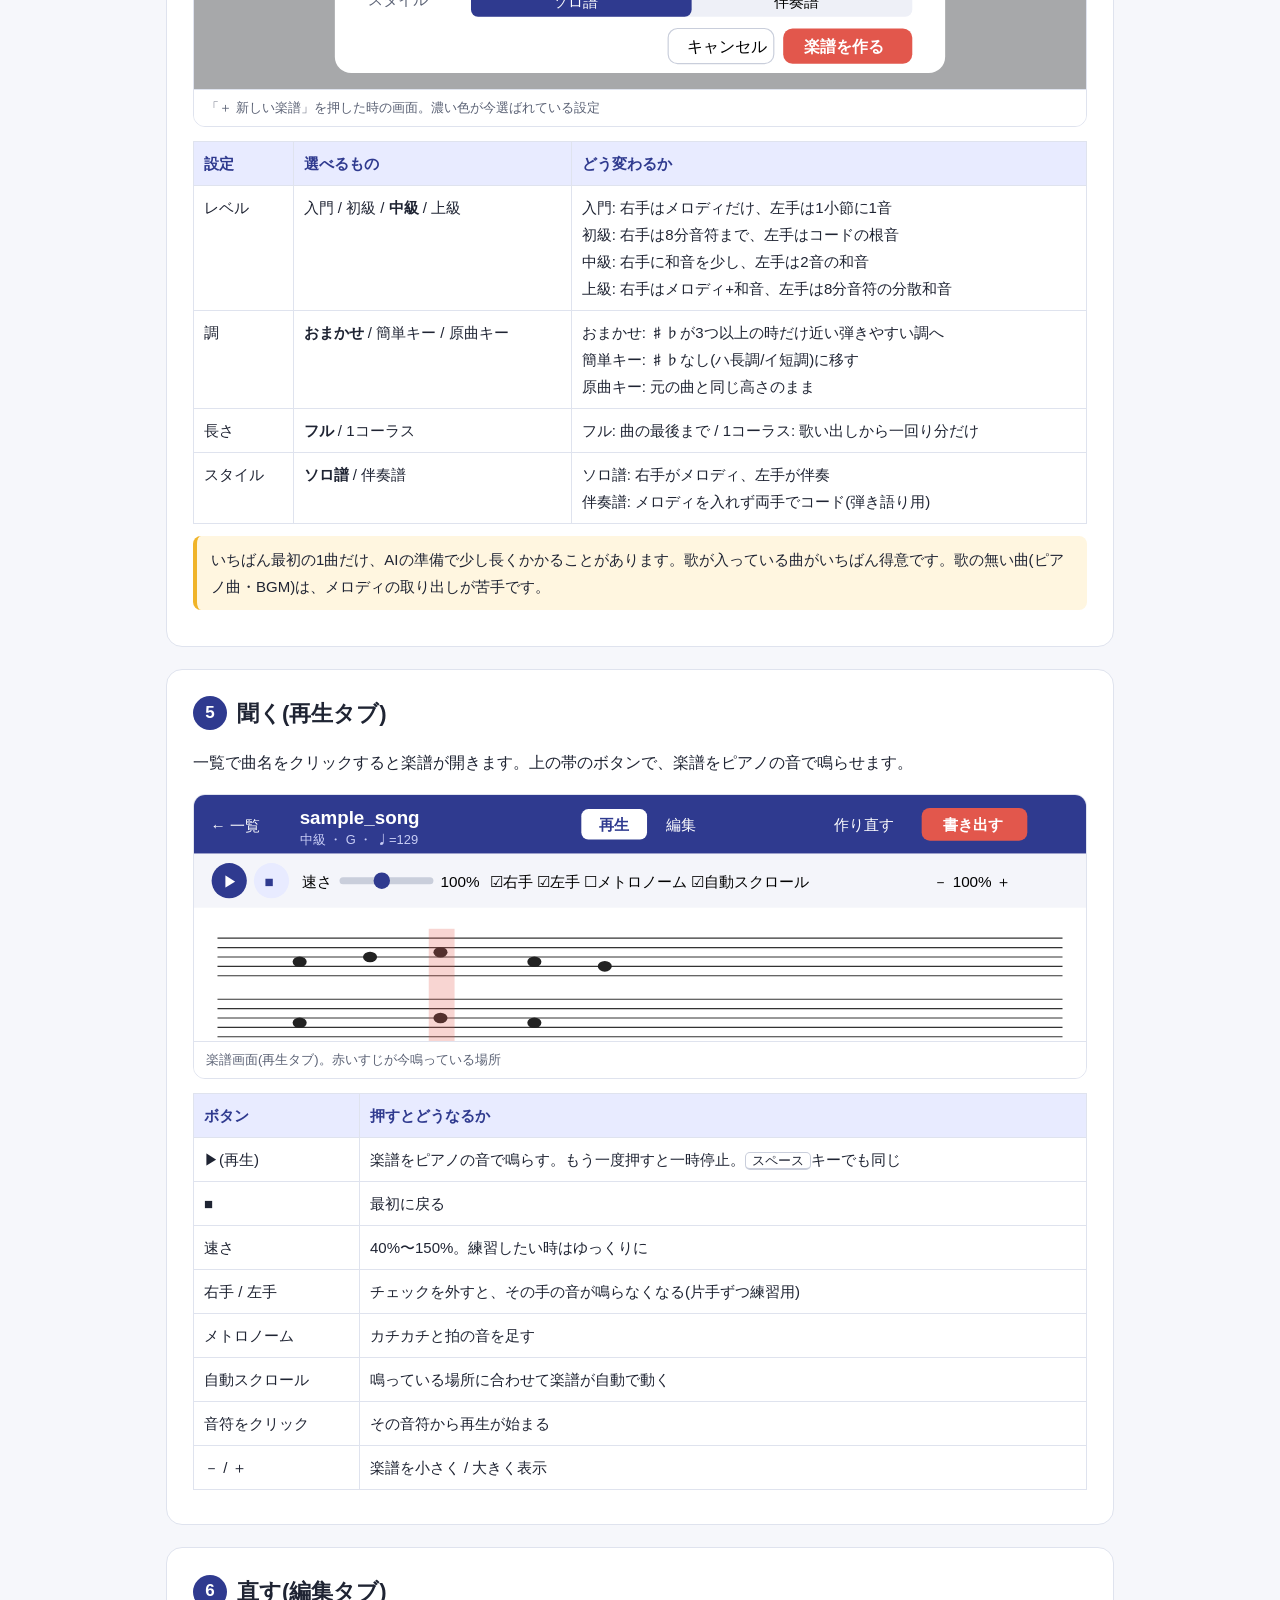
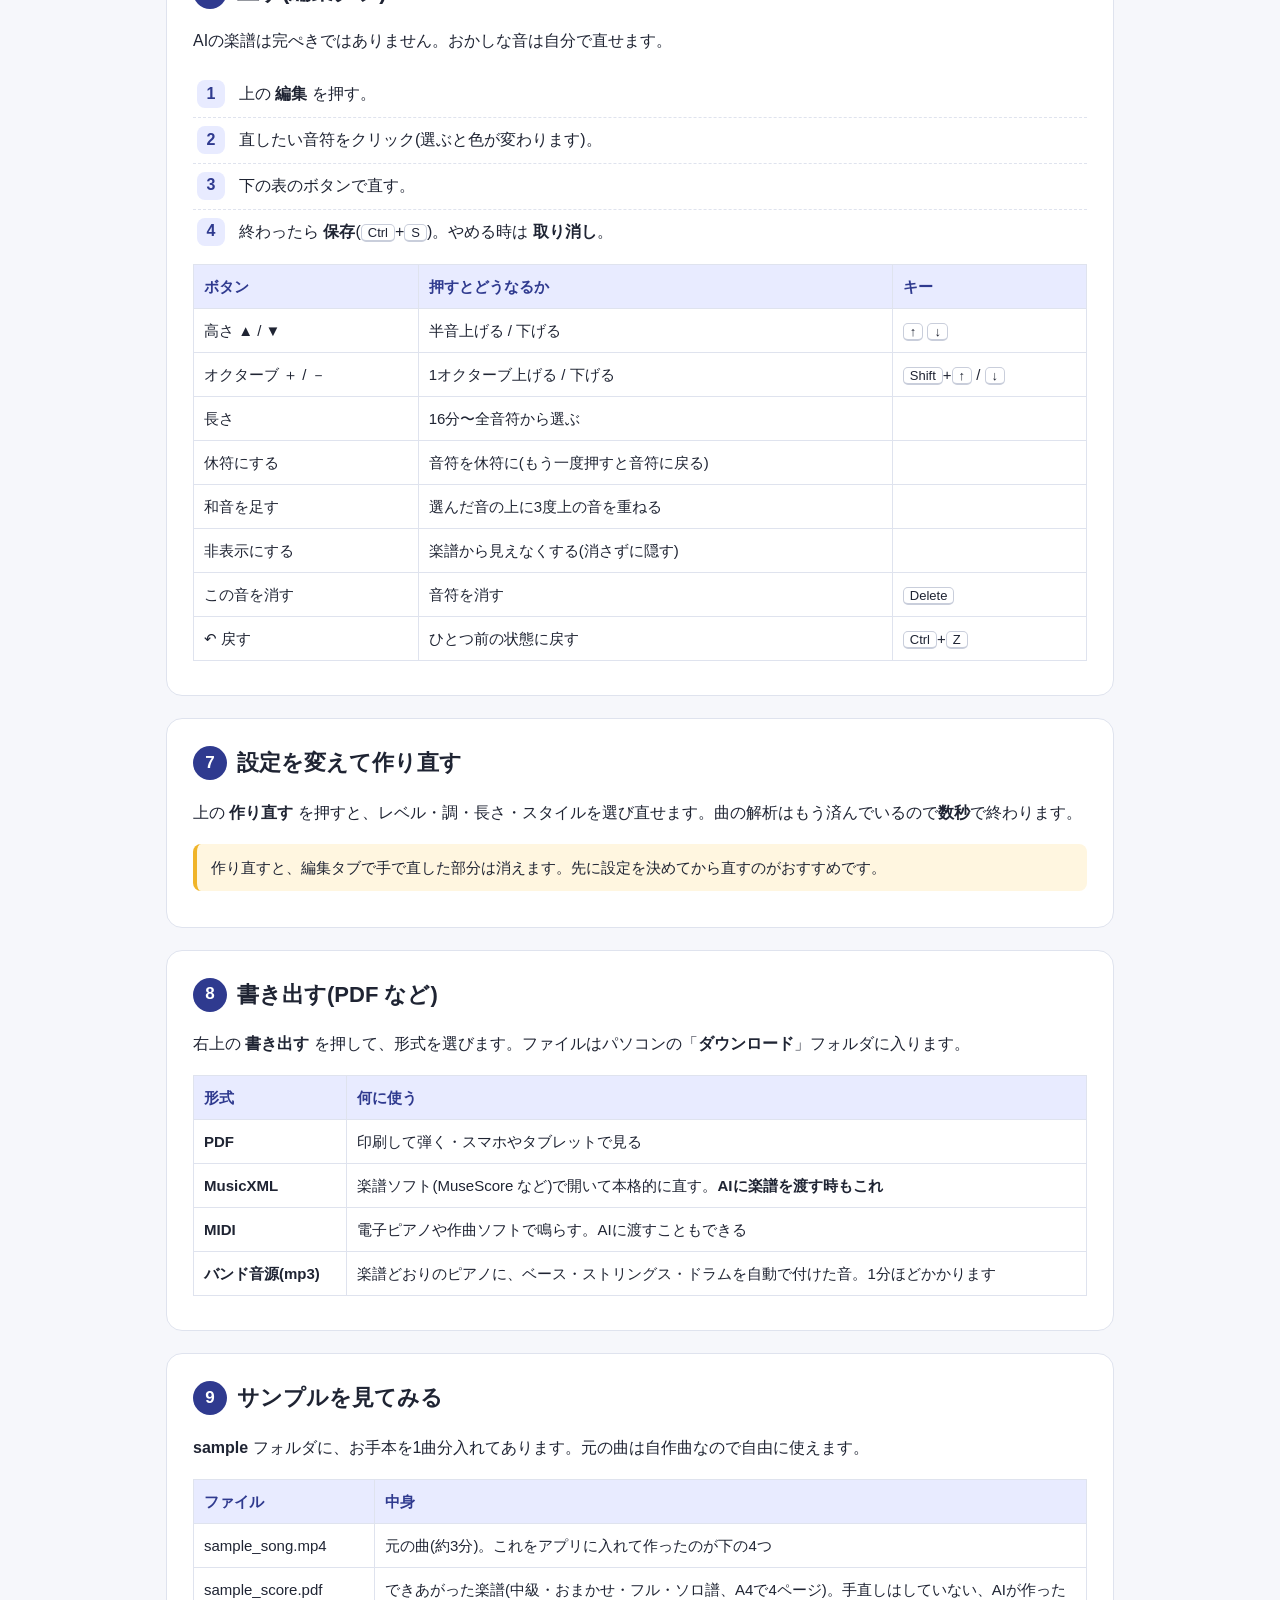
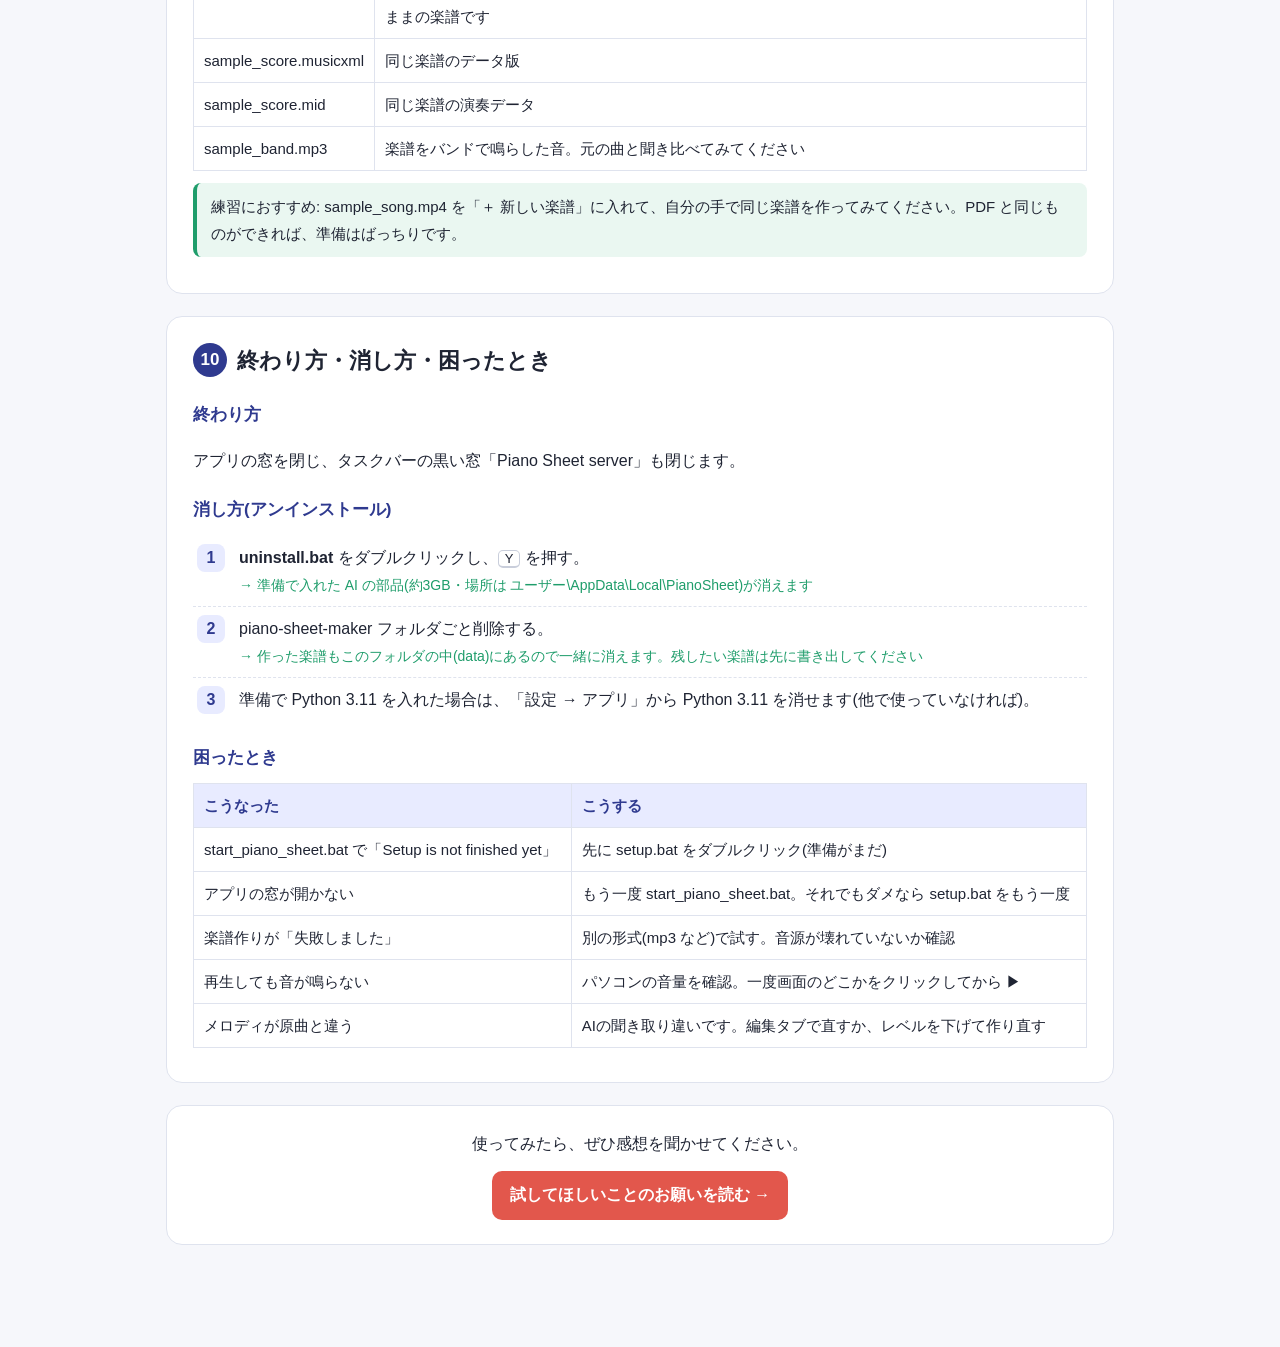
==== commit 448ff367: "部品の置き場を LocalAppData に移し(長いパス・OneDrive 対策)、音源はリリースから取得して ZIP を軽量化。uninstall.bat を追加 Co-Authored-By: " ====
--- a/00_START_HERE_manual.html
+++ b/00_START_HERE_manual.html
@@ -73,12 +73,13 @@
 ├ <b>01_onegai_test.html</b>         <i>← 試してほしいことのお願い(チェック表つき)</i>
 ├ <b>setup.bat</b>                   <i>← 準備(最初の1回だけダブルクリック)</i>
 ├ <b>start_piano_sheet.bat</b>       <i>← 起動(毎回これをダブルクリック)</i>
+├ uninstall.bat               <i>← 消したい時だけ使う</i>
 ├ sample\                     <i>← お手本(曲と、そこから作った楽譜)</i>
 │  ├ sample_song.mp4          <i>   元の曲(自作曲なので自由に使えます)</i>
 │  ├ sample_score.pdf         <i>   できあがった楽譜(印刷用)</i>
 │  ├ sample_score.musicxml / sample_score.mid / sample_band.mp3
 └ app\                        <i>← アプリ本体(触らなくてOK)</i></div>
-<div class="tip">必要なもの: Windows 10 / 11 のパソコン、ネット接続(準備の時だけ)、空き容量 約3GB。<br>曲を楽譜にする作業は全部あなたのPCの中で行います。曲がどこかへ送られることはありません。</div>
+<div class="tip">必要なもの: Windows 10 / 11 のパソコン、ネット接続(準備の時だけ)、空き容量 約3GB(Cドライブ)。<br>曲を楽譜にする作業は全部あなたのPCの中で行います。曲がどこかへ送られることはありません。</div>
 </section>
 
 <section class="card" id="s2">
@@ -260,7 +261,11 @@
 <h3>終わり方</h3>
 <p>アプリの窓を閉じ、タスクバーの黒い窓「Piano Sheet server」も閉じます。</p>
 <h3>消し方(アンインストール)</h3>
-<p>piano-sheet-maker フォルダごと削除すれば消えます。作った楽譜もこのフォルダの中(data)にあるので一緒に消えます。準備で Python 3.11 を入れた場合は、「設定 → アプリ」から Python 3.11 を消せます(他で使っていなければ)。</p>
+<ol class="steps">
+<li><b>uninstall.bat</b> をダブルクリックし、<kbd>Y</kbd> を押す。<span class="res">準備で入れた AI の部品(約3GB・場所は ユーザー\AppData\Local\PianoSheet)が消えます</span></li>
+<li>piano-sheet-maker フォルダごと削除する。<span class="res">作った楽譜もこのフォルダの中(data)にあるので一緒に消えます。残したい楽譜は先に書き出してください</span></li>
+<li>準備で Python 3.11 を入れた場合は、「設定 → アプリ」から Python 3.11 を消せます(他で使っていなければ)。</li>
+</ol>
 <h3>困ったとき</h3>
 <table>
 <tr><th>こうなった</th><th>こうする</th></tr>
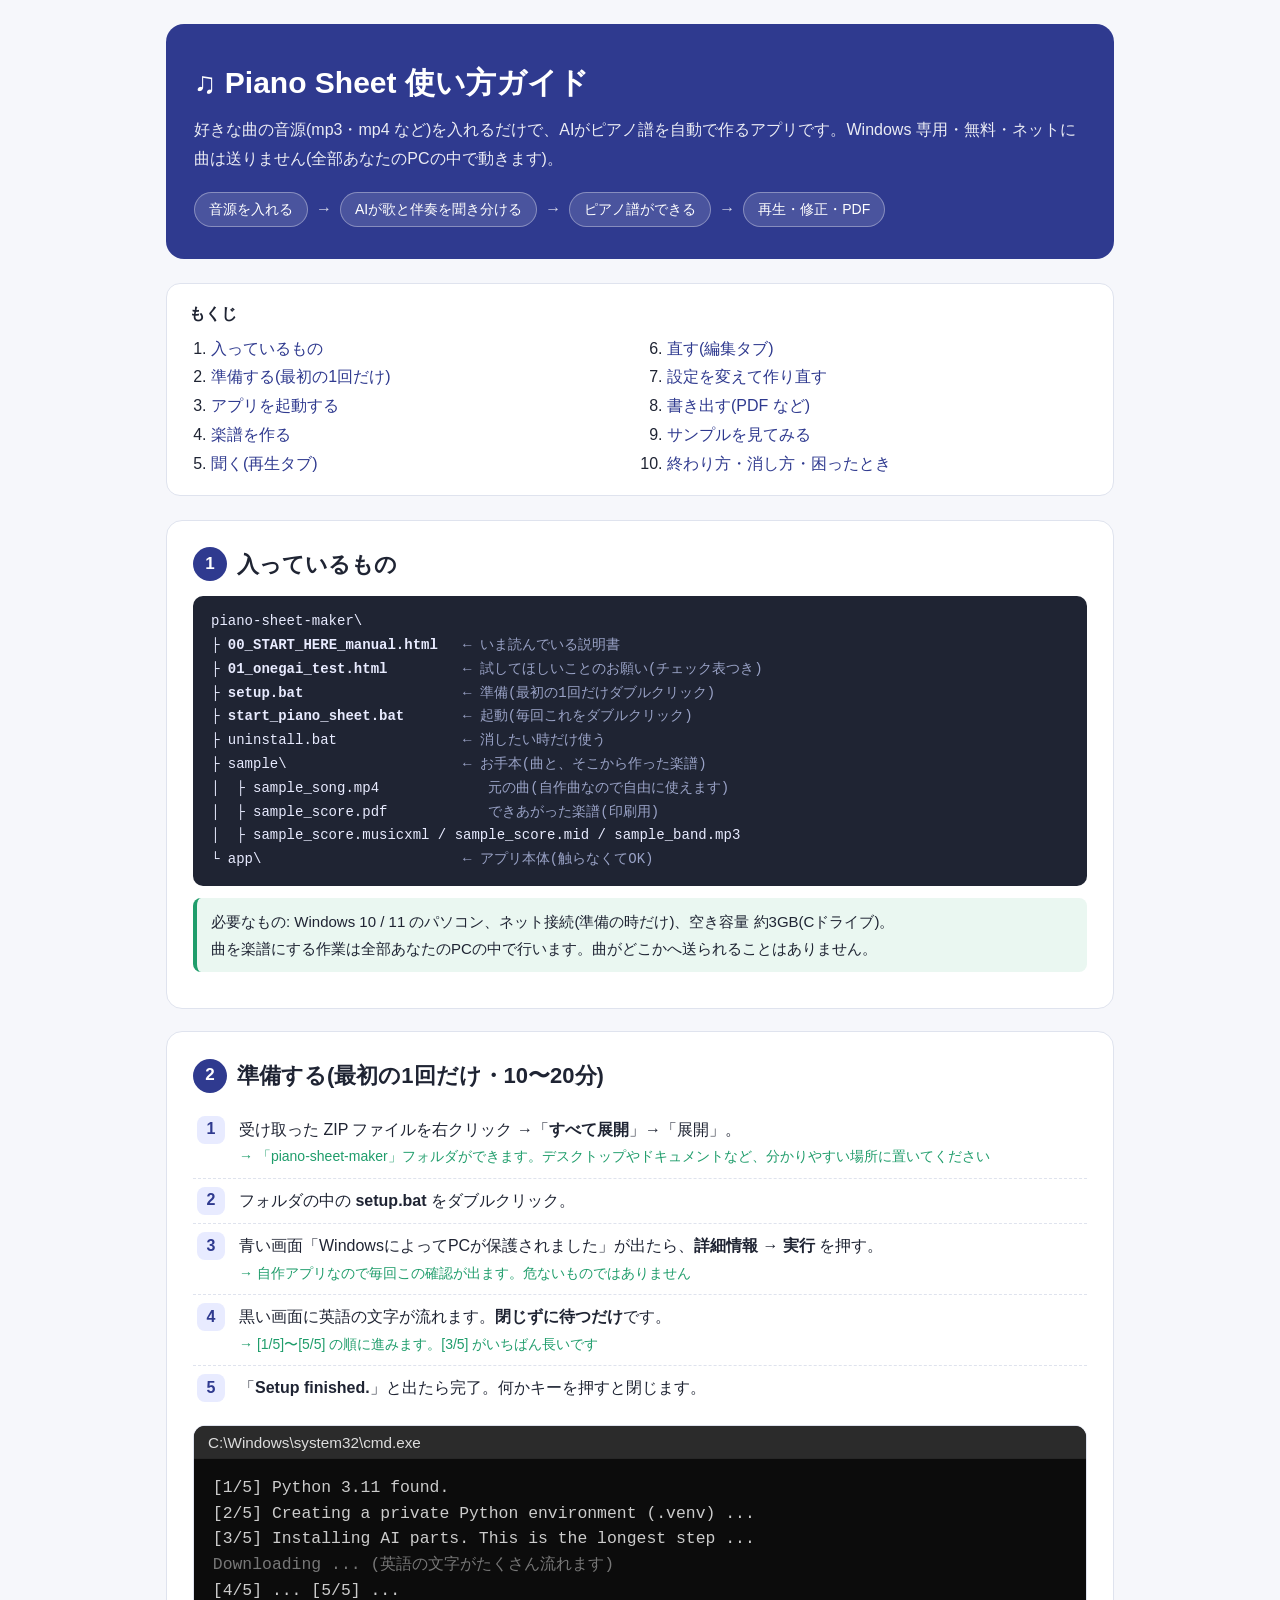
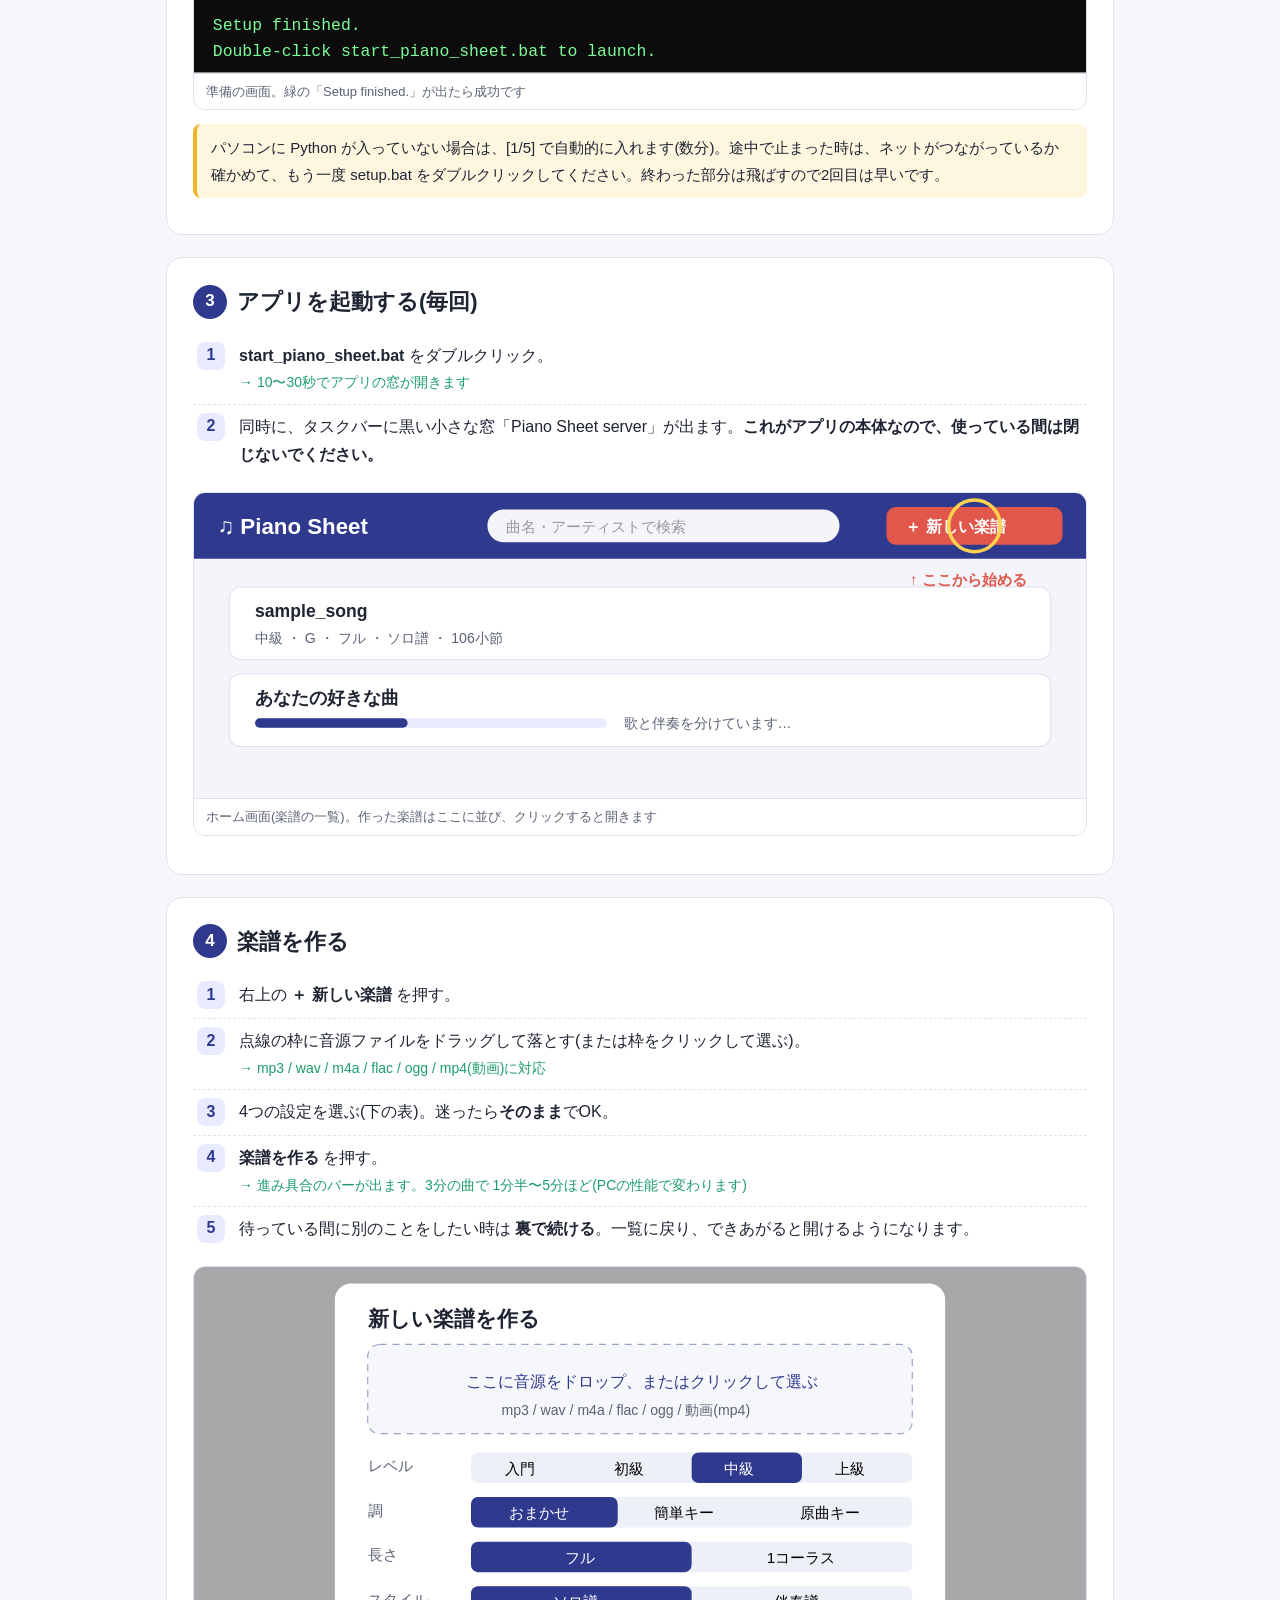
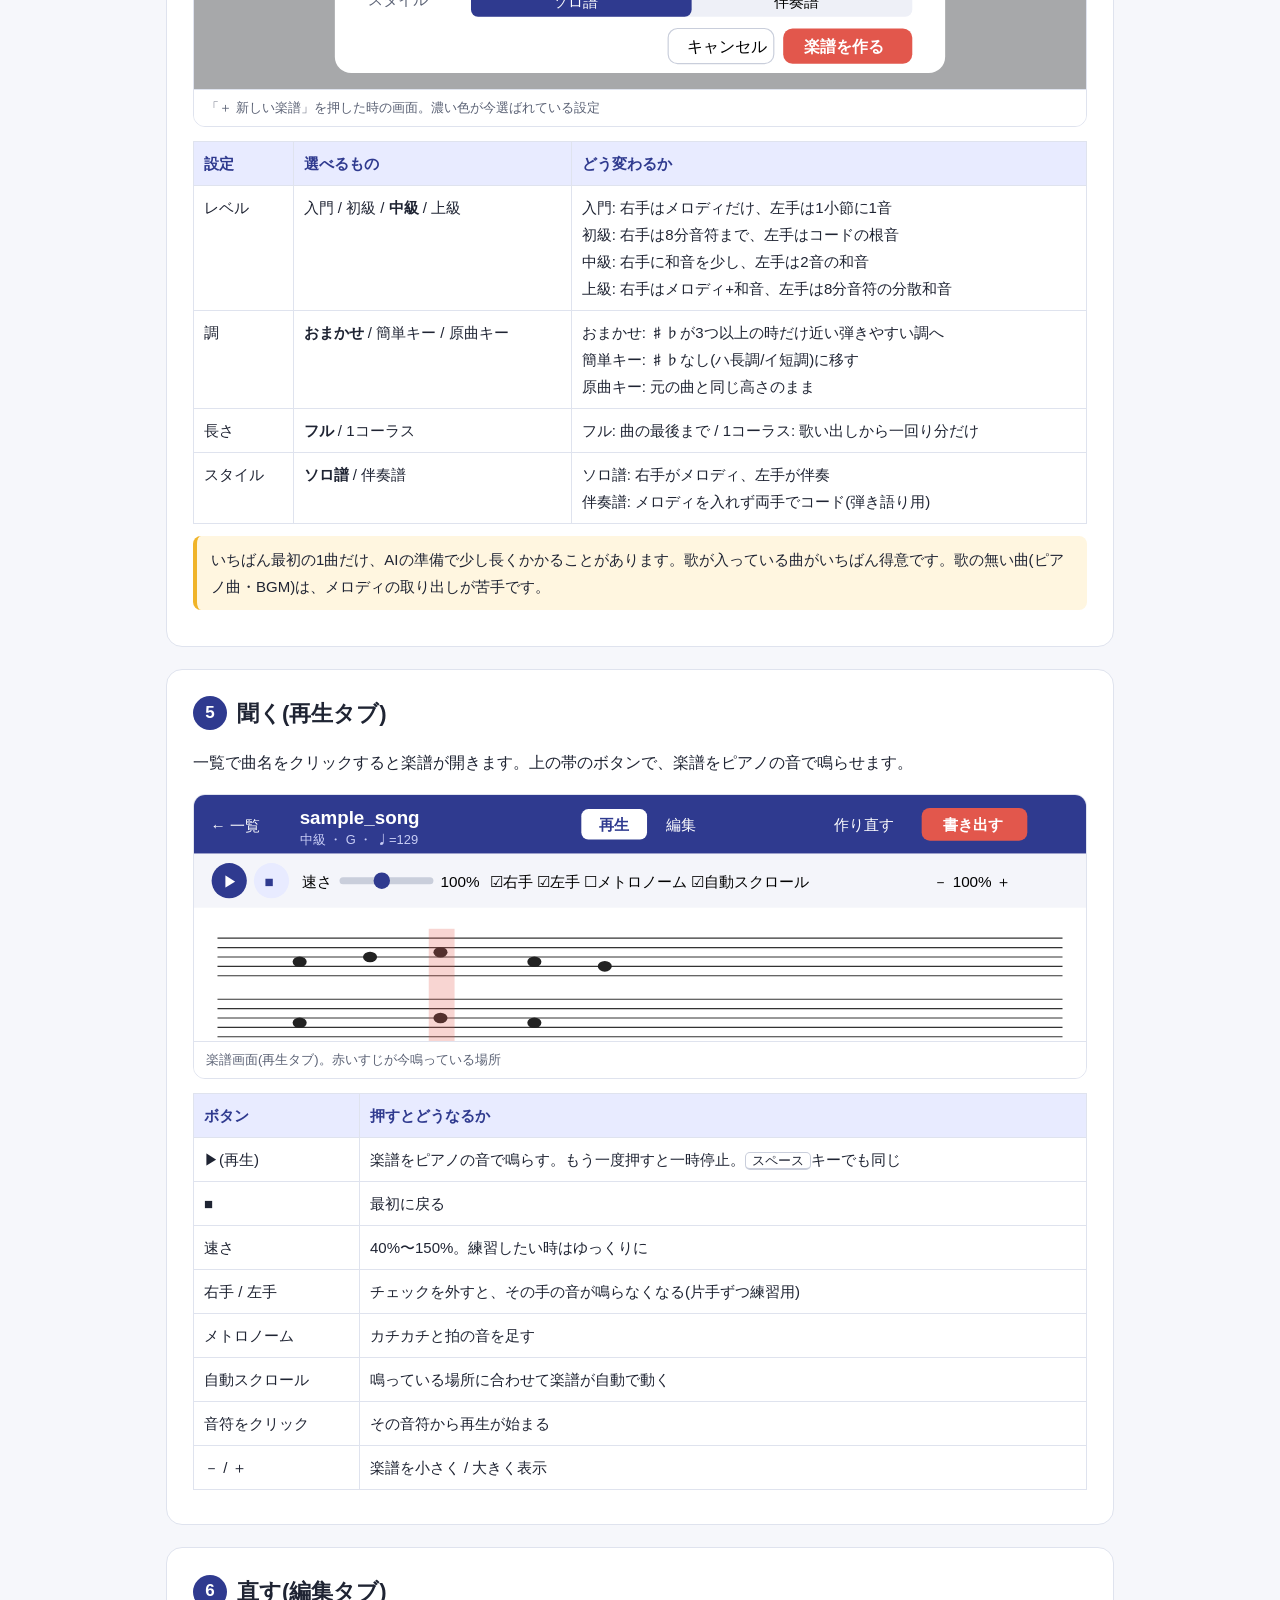
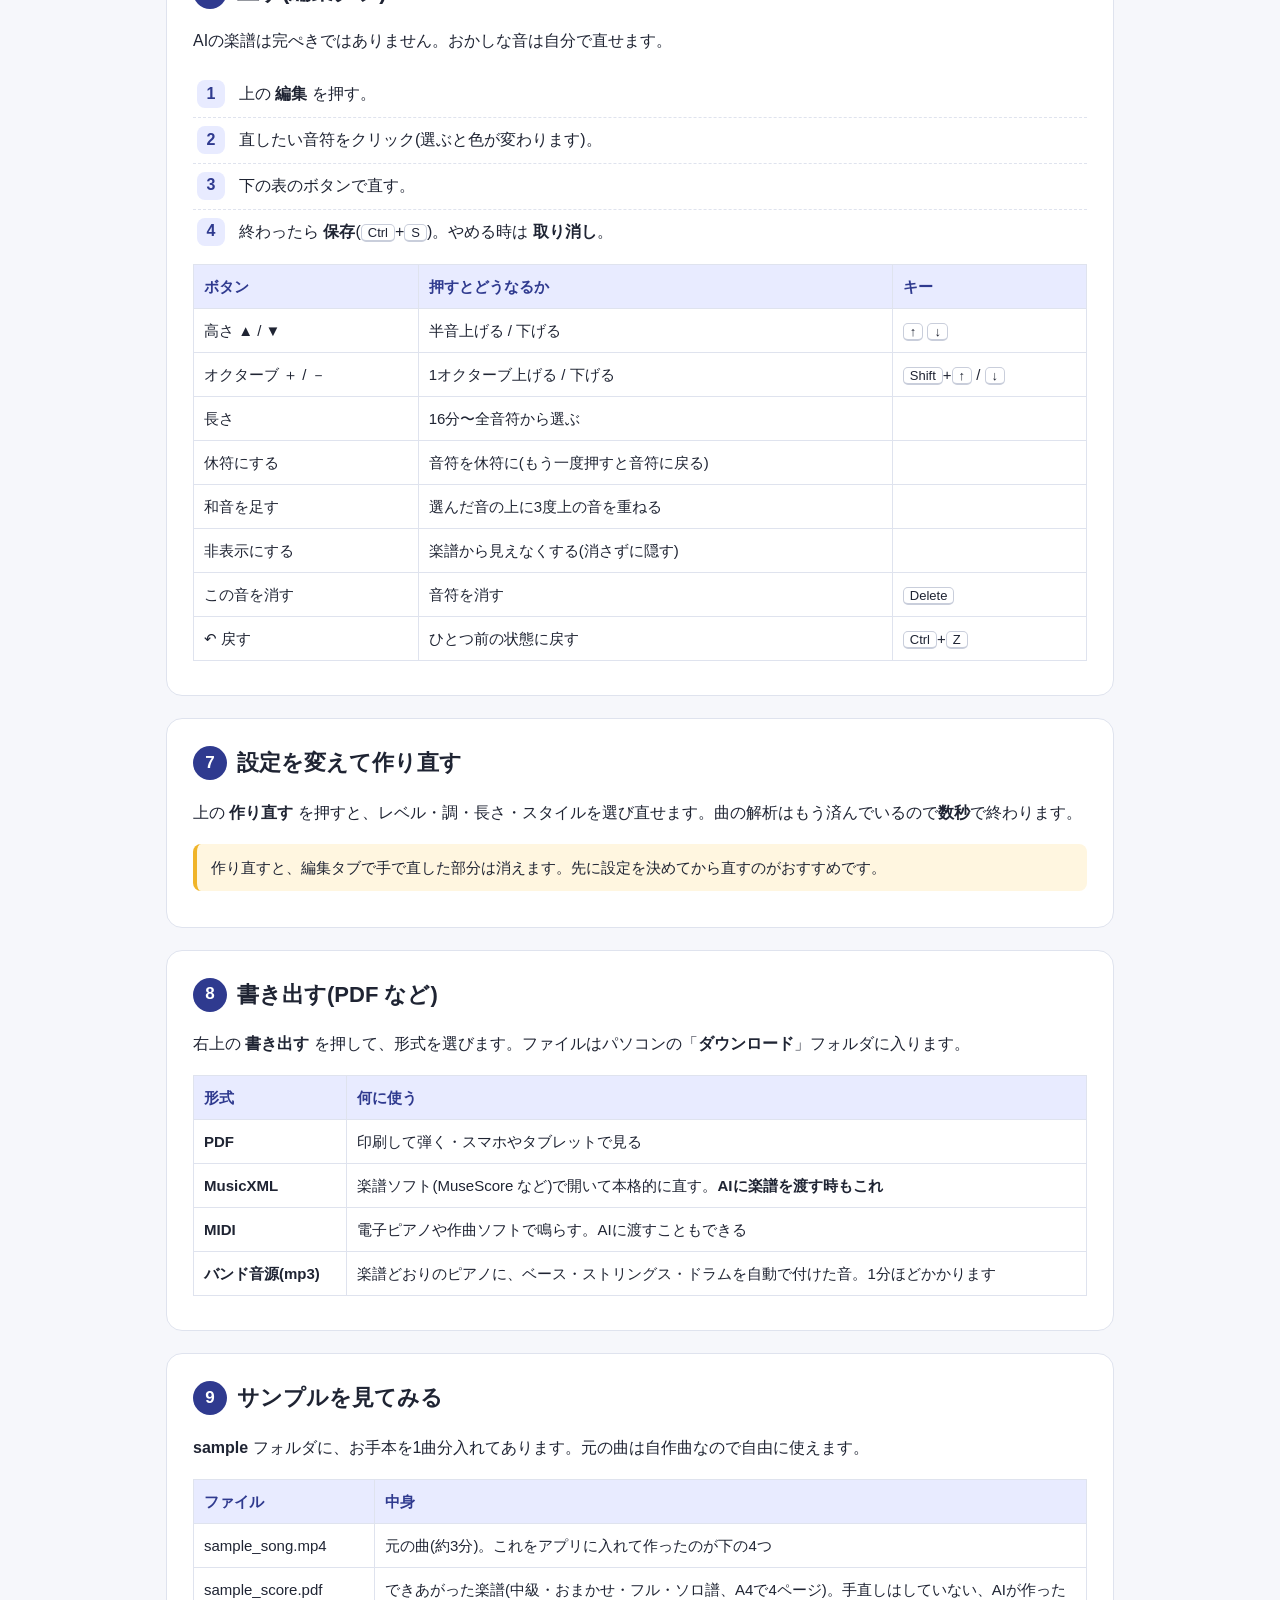
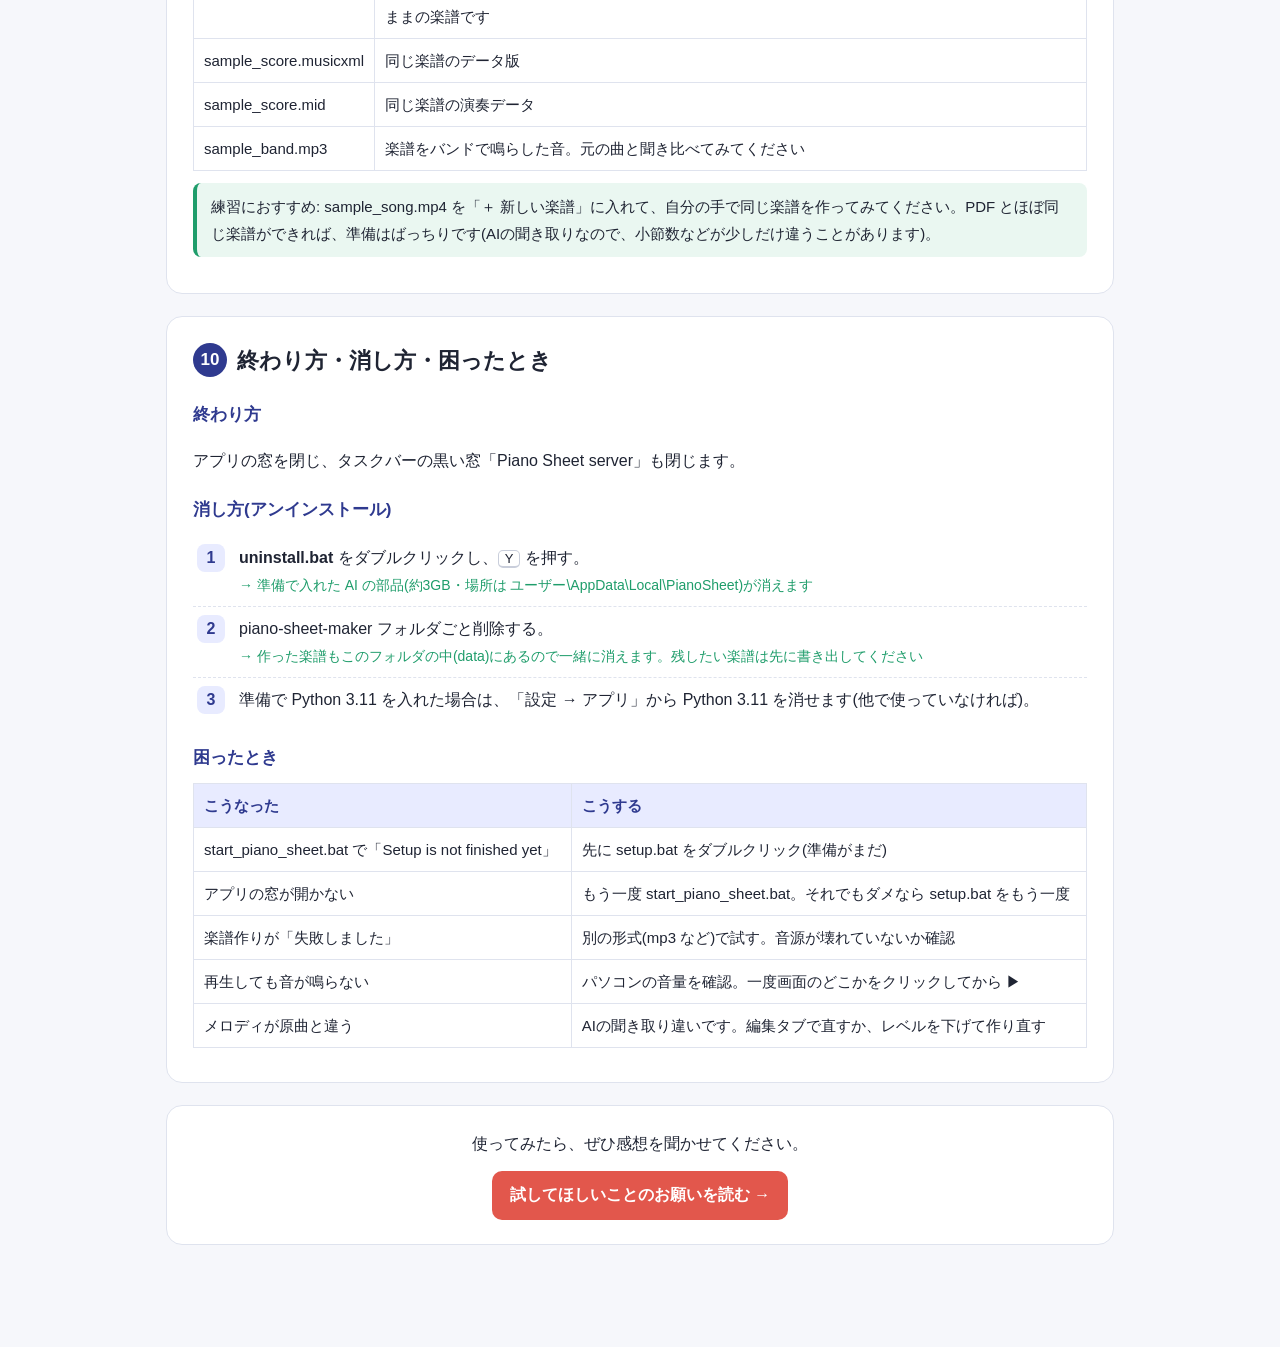
==== commit ac6dbceb: "説明書: サンプルとの差は小さく出ることがある旨を追記 Co-Authored-By: Claude Opus 5.5 <noreply@anthropic.com>" ====
--- a/00_START_HERE_manual.html
+++ b/00_START_HERE_manual.html
@@ -253,7 +253,7 @@
 <tr><td>sample_score.mid</td><td>同じ楽譜の演奏データ</td></tr>
 <tr><td>sample_band.mp3</td><td>楽譜をバンドで鳴らした音。元の曲と聞き比べてみてください</td></tr>
 </table>
-<div class="tip">練習におすすめ: sample_song.mp4 を「＋ 新しい楽譜」に入れて、自分の手で同じ楽譜を作ってみてください。PDF と同じものができれば、準備はばっちりです。</div>
+<div class="tip">練習におすすめ: sample_song.mp4 を「＋ 新しい楽譜」に入れて、自分の手で同じ楽譜を作ってみてください。PDF とほぼ同じ楽譜ができれば、準備はばっちりです(AIの聞き取りなので、小節数などが少しだけ違うことがあります)。</div>
 </section>
 
 <section class="card" id="s10">
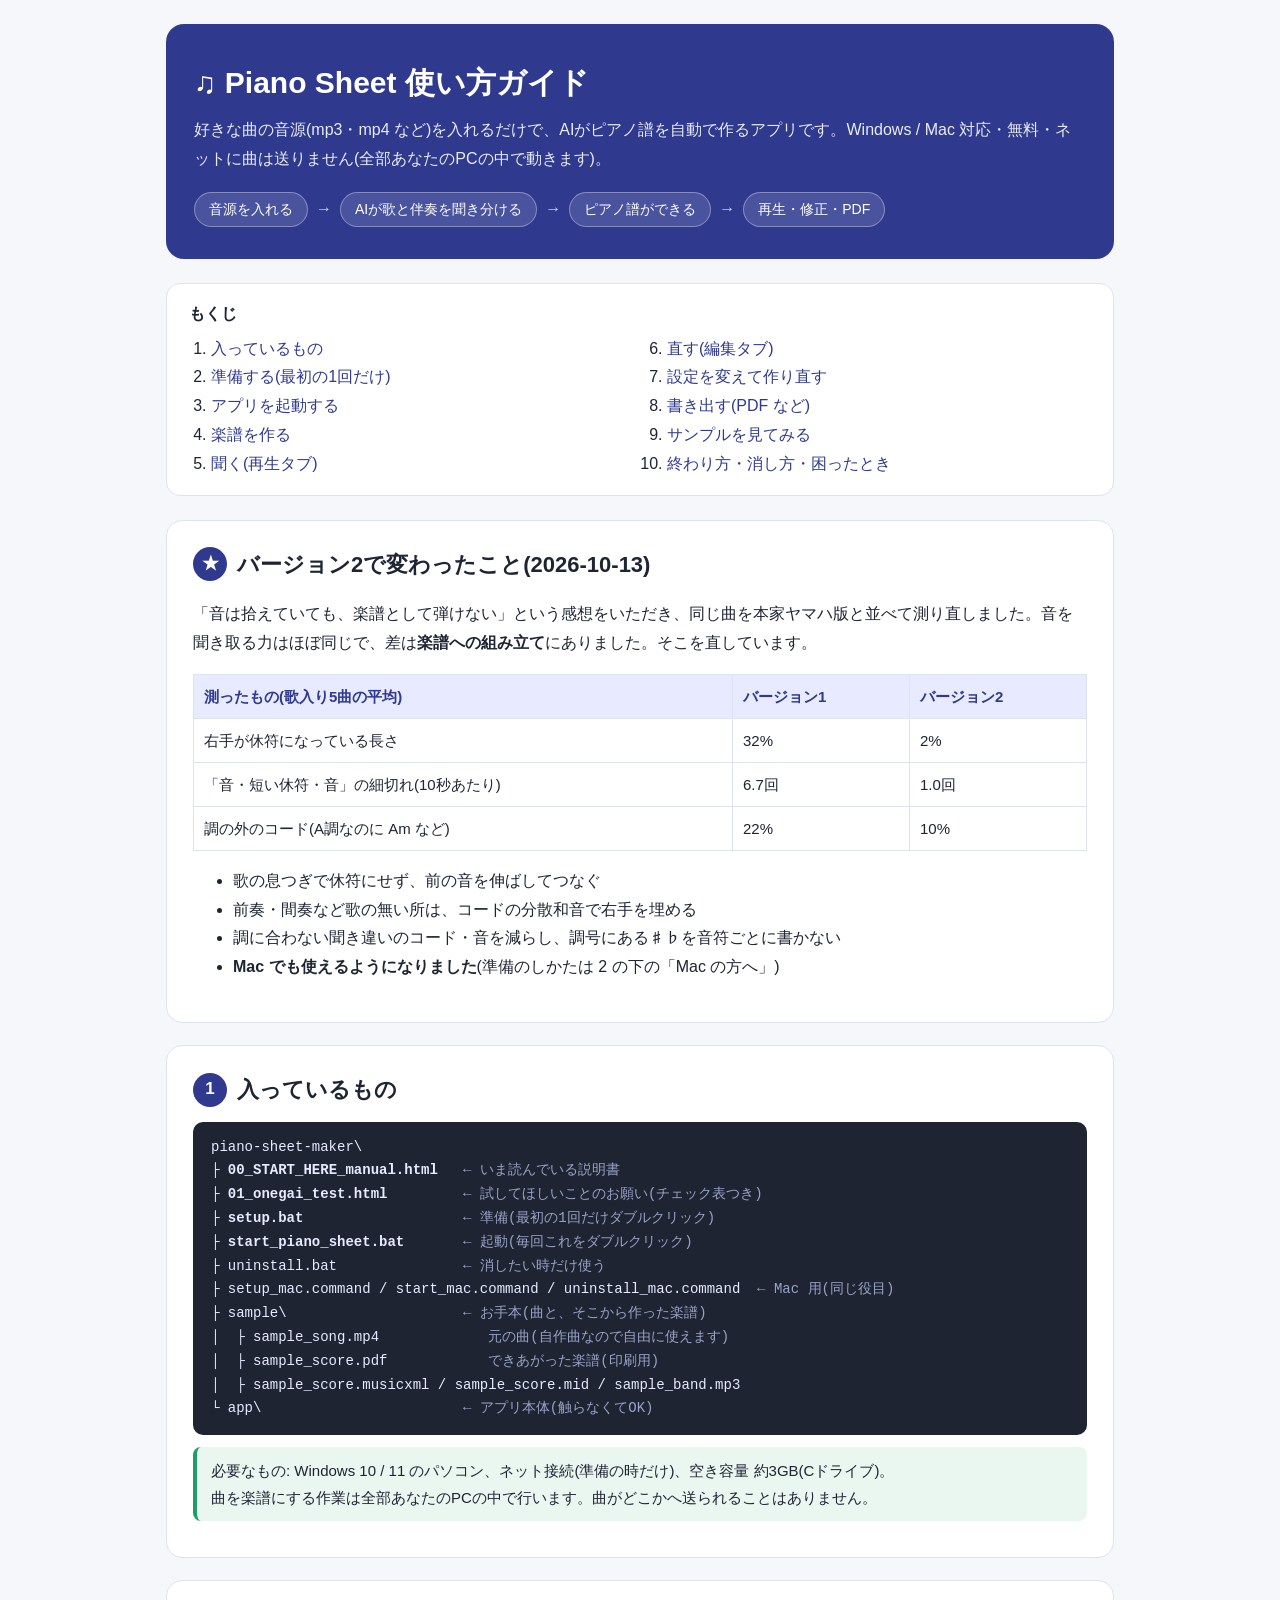
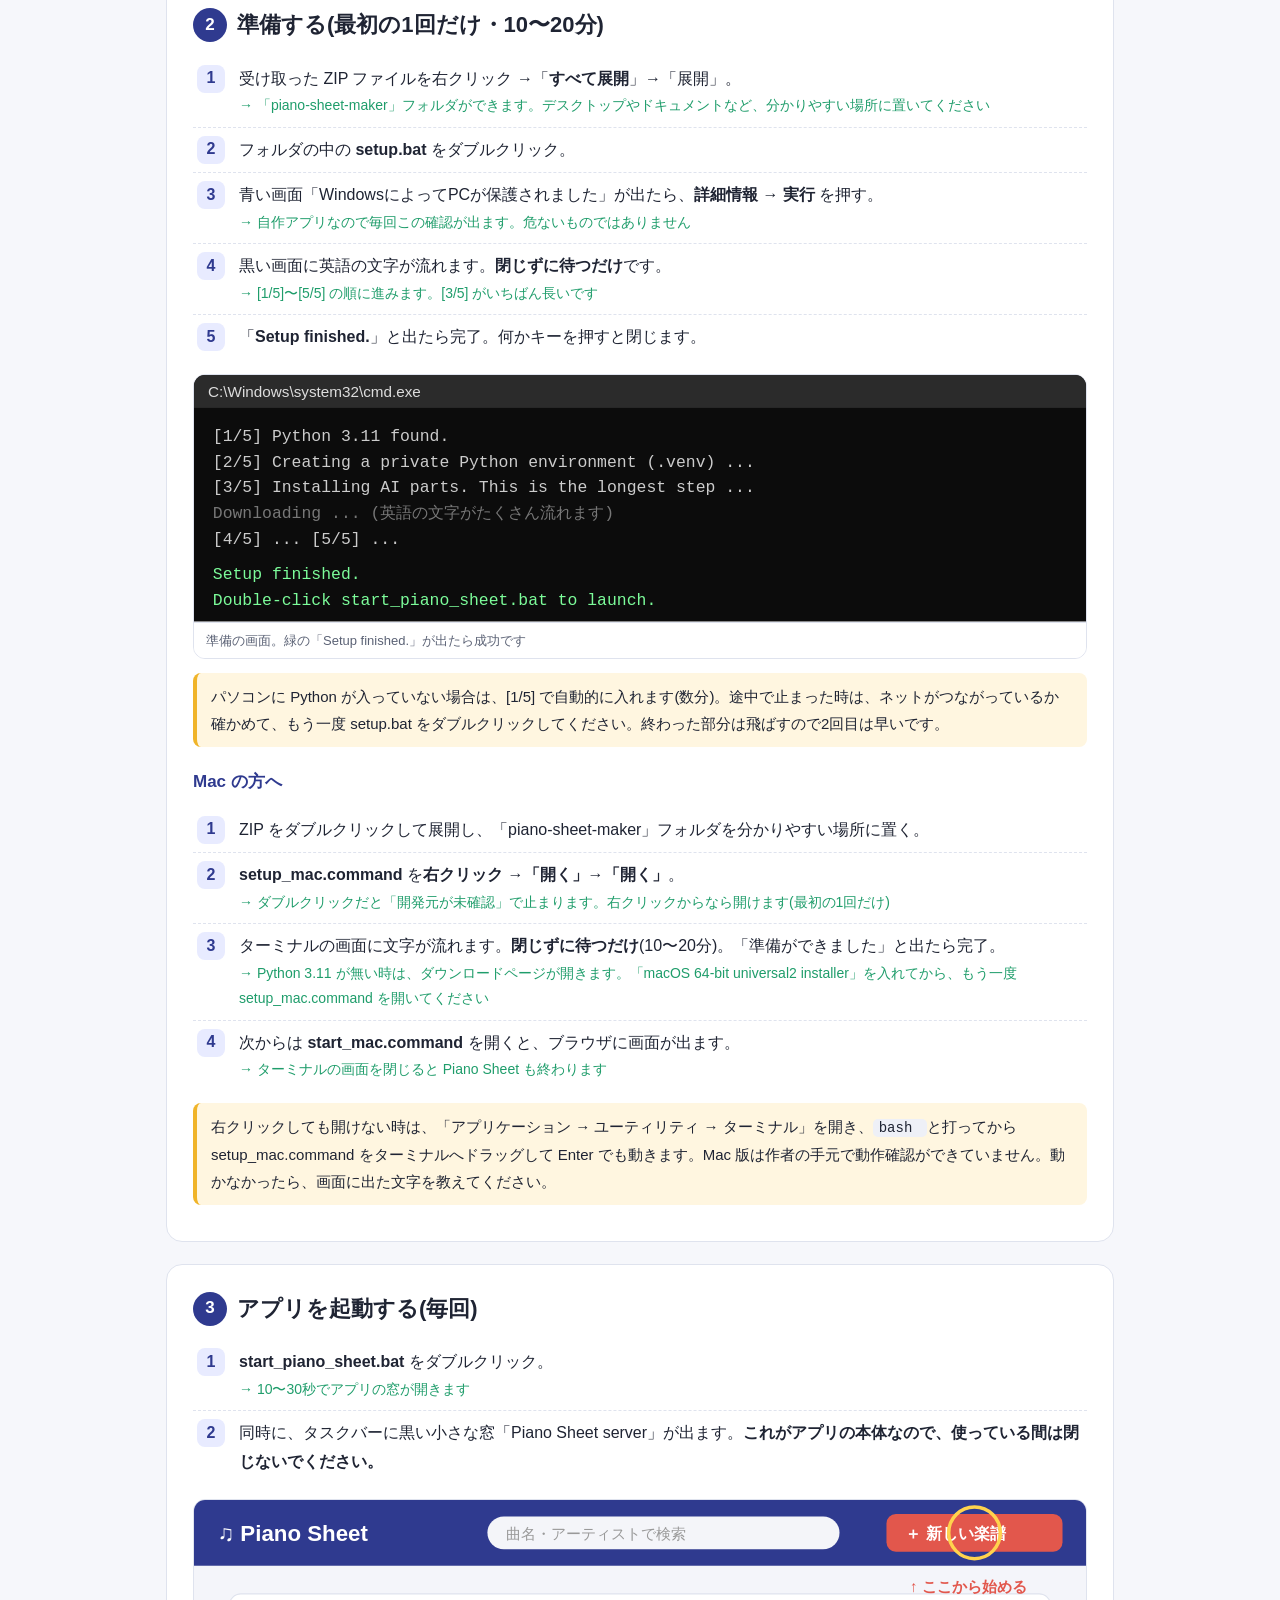
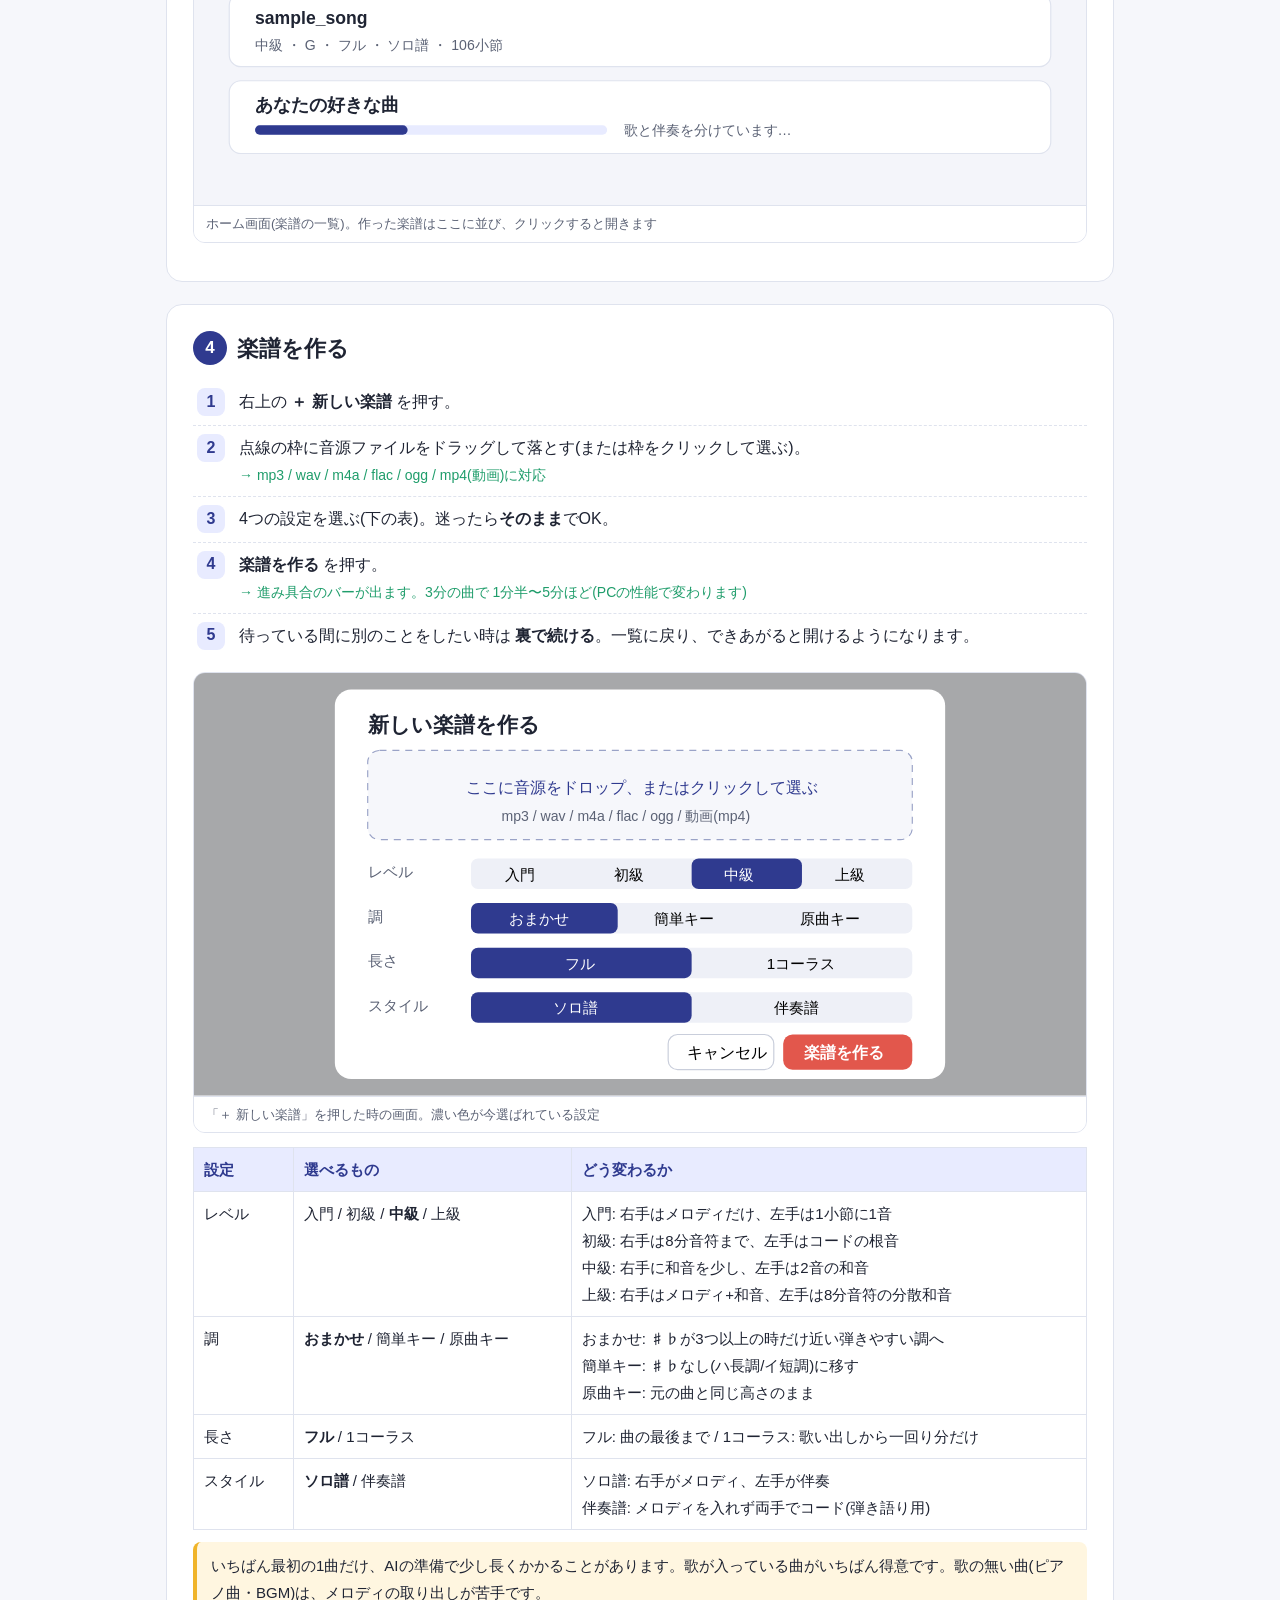
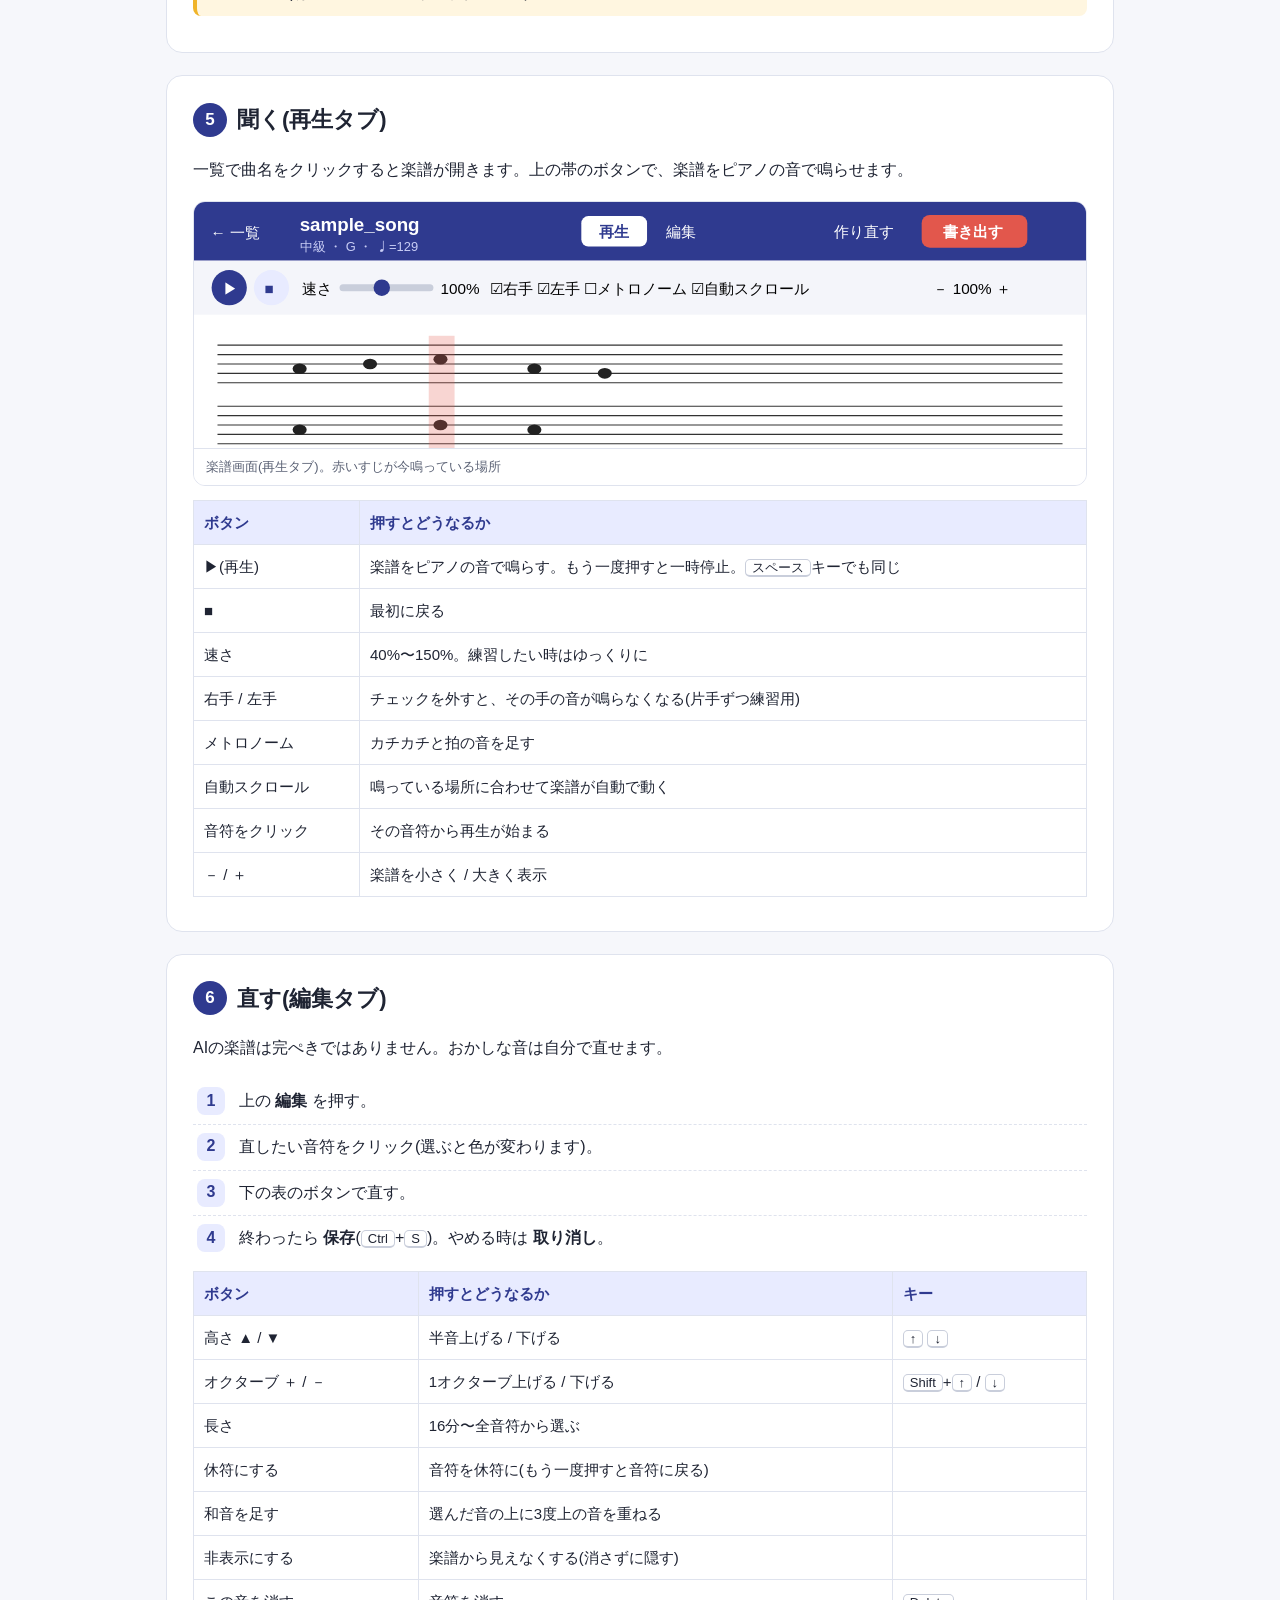
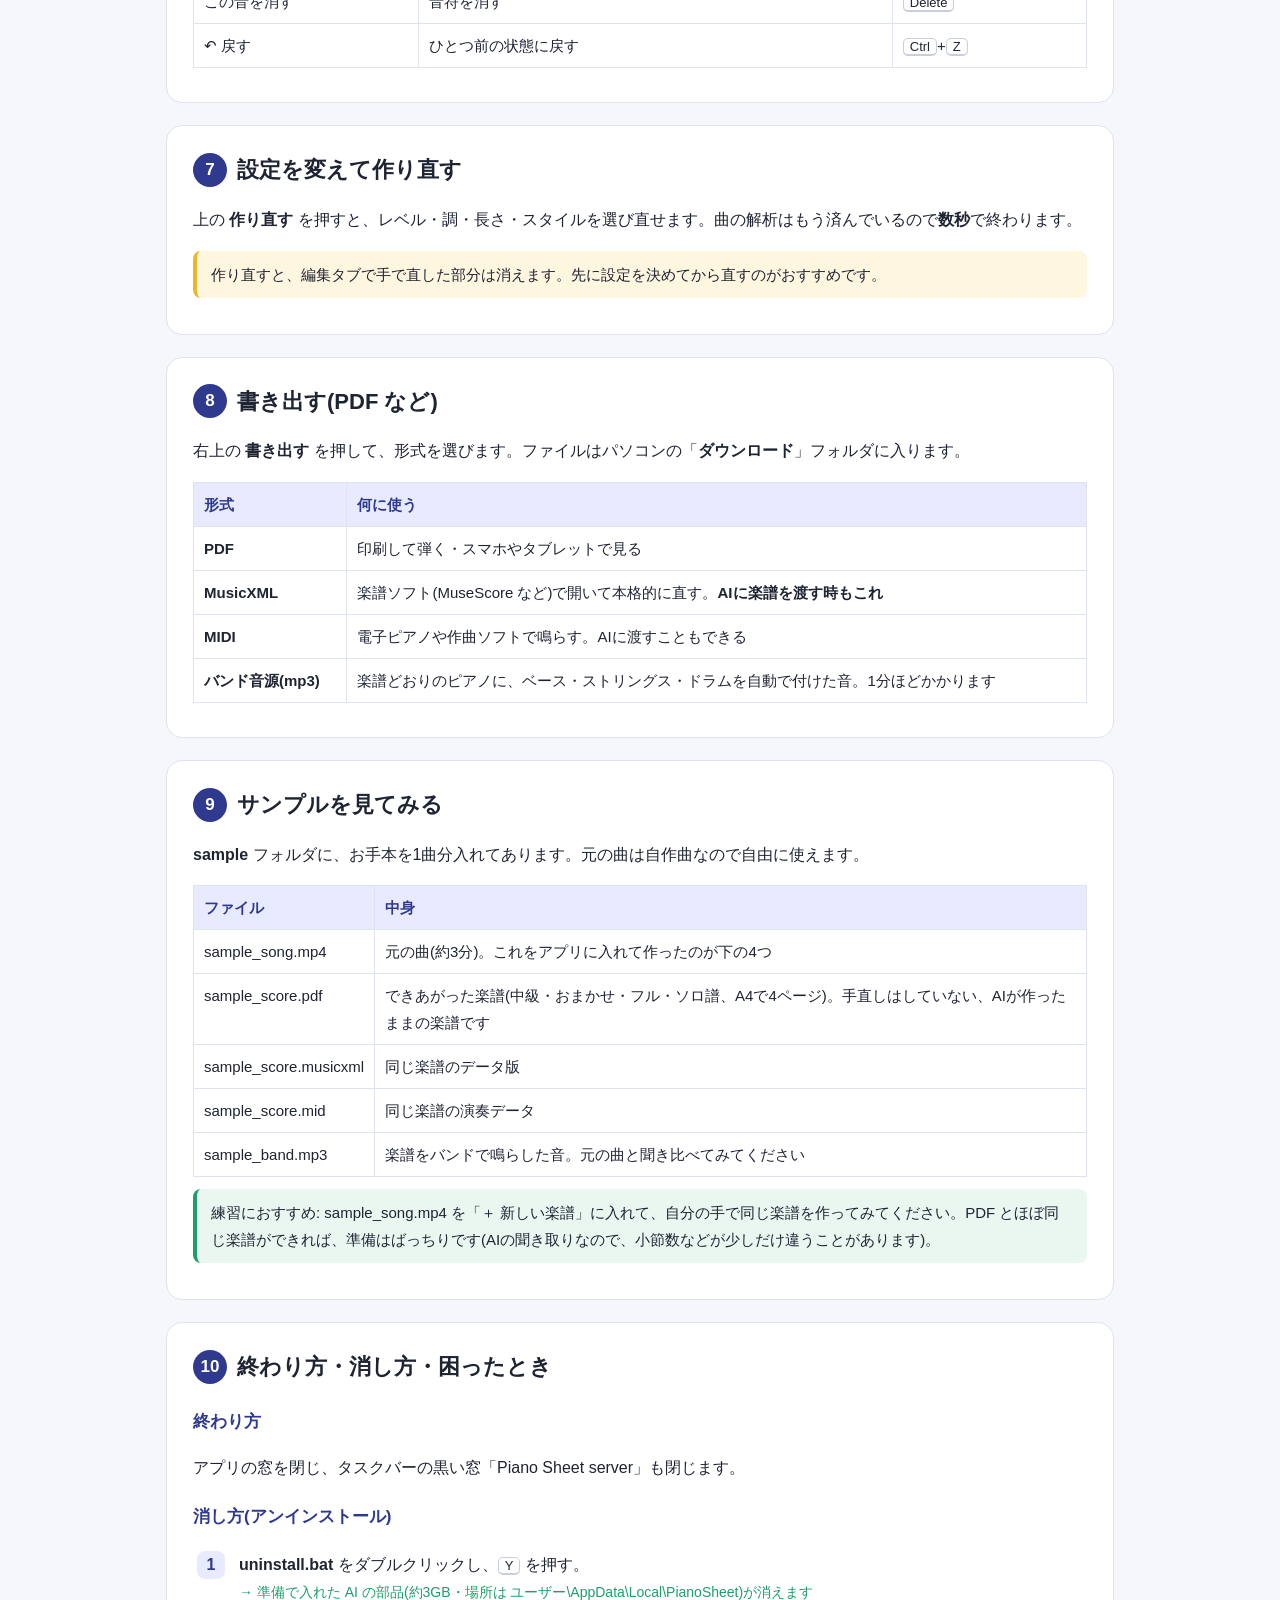
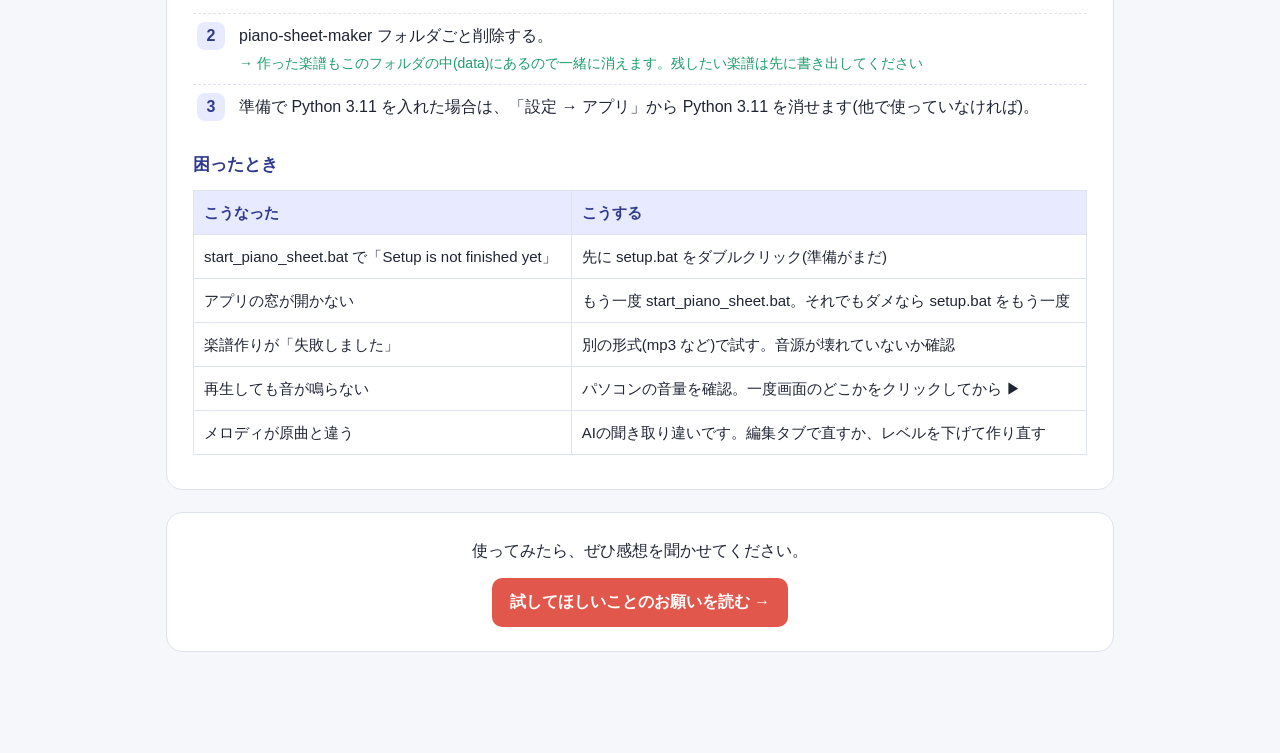
==== commit b6889aa7: "v2: 右手の細切れを解消・歌の無い所を分散和音で埋める・調の外の和音と臨時記号を減らす・Mac 用の準備/起動ファイル・サンプルを v2 で作り直し Co-Authored-By: Claude O" ====
--- a/00_START_HERE_manual.html
+++ b/00_START_HERE_manual.html
@@ -49,7 +49,7 @@
 
 <header class="hero">
   <h1>&#9835; Piano Sheet 使い方ガイド</h1>
-  <p>好きな曲の音源(mp3・mp4 など)を入れるだけで、AIがピアノ譜を自動で作るアプリです。Windows 専用・無料・ネットに曲は送りません(全部あなたのPCの中で動きます)。</p>
+  <p>好きな曲の音源(mp3・mp4 など)を入れるだけで、AIがピアノ譜を自動で作るアプリです。Windows / Mac 対応・無料・ネットに曲は送りません(全部あなたのPCの中で動きます)。</p>
   <div class="flow"><span>音源を入れる</span><b>→</b><span>AIが歌と伴奏を聞き分ける</span><b>→</b><span>ピアノ譜ができる</span><b>→</b><span>再生・修正・PDF</span></div>
 </header>
 
@@ -66,6 +66,22 @@
 <li><a href="#s9">サンプルを見てみる</a></li>
 <li><a href="#s10">終わり方・消し方・困ったとき</a></li>
 </ol></nav>
+<section class="card" id="v2">
+<h2><span class="no">★</span>バージョン2で変わったこと(2026-10-13)</h2>
+<p>「音は拾えていても、楽譜として弾けない」という感想をいただき、同じ曲を本家ヤマハ版と並べて測り直しました。音を聞き取る力はほぼ同じで、差は<b>楽譜への組み立て</b>にありました。そこを直しています。</p>
+<table>
+<tr><th>測ったもの(歌入り5曲の平均)</th><th>バージョン1</th><th>バージョン2</th></tr>
+<tr><td>右手が休符になっている長さ</td><td>32%</td><td>2%</td></tr>
+<tr><td>「音・短い休符・音」の細切れ(10秒あたり)</td><td>6.7回</td><td>1.0回</td></tr>
+<tr><td>調の外のコード(A調なのに Am など)</td><td>22%</td><td>10%</td></tr>
+</table>
+<ul>
+<li>歌の息つぎで休符にせず、前の音を伸ばしてつなぐ</li>
+<li>前奏・間奏など歌の無い所は、コードの分散和音で右手を埋める</li>
+<li>調に合わない聞き違いのコード・音を減らし、調号にある♯♭を音符ごとに書かない</li>
+<li><b>Mac でも使えるようになりました</b>(準備のしかたは 2 の下の「Mac の方へ」)</li>
+</ul>
+</section>
 <section class="card" id="s1">
 <h2><span class="no">1</span>入っているもの</h2>
 <div class="files">piano-sheet-maker\
@@ -74,6 +90,7 @@
 ├ <b>setup.bat</b>                   <i>← 準備(最初の1回だけダブルクリック)</i>
 ├ <b>start_piano_sheet.bat</b>       <i>← 起動(毎回これをダブルクリック)</i>
 ├ uninstall.bat               <i>← 消したい時だけ使う</i>
+├ setup_mac.command / start_mac.command / uninstall_mac.command  <i>← Mac 用(同じ役目)</i>
 ├ sample\                     <i>← お手本(曲と、そこから作った楽譜)</i>
 │  ├ sample_song.mp4          <i>   元の曲(自作曲なので自由に使えます)</i>
 │  ├ sample_score.pdf         <i>   できあがった楽譜(印刷用)</i>
@@ -103,6 +120,14 @@
 <text x="16" y="196" fill="#7CFC9A">Double-click start_piano_sheet.bat to launch.</text>
 </svg><div class="cap">準備の画面。緑の「Setup finished.」が出たら成功です</div></div>
 <div class="note">パソコンに Python が入っていない場合は、[1/5] で自動的に入れます(数分)。途中で止まった時は、ネットがつながっているか確かめて、もう一度 setup.bat をダブルクリックしてください。終わった部分は飛ばすので2回目は早いです。</div>
+<h3>Mac の方へ</h3>
+<ol class="steps">
+<li>ZIP をダブルクリックして展開し、「piano-sheet-maker」フォルダを分かりやすい場所に置く。</li>
+<li><b>setup_mac.command</b> を<b>右クリック →「開く」→「開く」</b>。<span class="res">ダブルクリックだと「開発元が未確認」で止まります。右クリックからなら開けます(最初の1回だけ)</span></li>
+<li>ターミナルの画面に文字が流れます。<b>閉じずに待つだけ</b>(10〜20分)。「準備ができました」と出たら完了。<span class="res">Python 3.11 が無い時は、ダウンロードページが開きます。「macOS 64-bit universal2 installer」を入れてから、もう一度 setup_mac.command を開いてください</span></li>
+<li>次からは <b>start_mac.command</b> を開くと、ブラウザに画面が出ます。<span class="res">ターミナルの画面を閉じると Piano Sheet も終わります</span></li>
+</ol>
+<div class="note">右クリックしても開けない時は、「アプリケーション → ユーティリティ → ターミナル」を開き、<code>bash </code>と打ってから setup_mac.command をターミナルへドラッグして Enter でも動きます。Mac 版は作者の手元で動作確認ができていません。動かなかったら、画面に出た文字を教えてください。</div>
 </section>
 
 <section class="card" id="s3">
